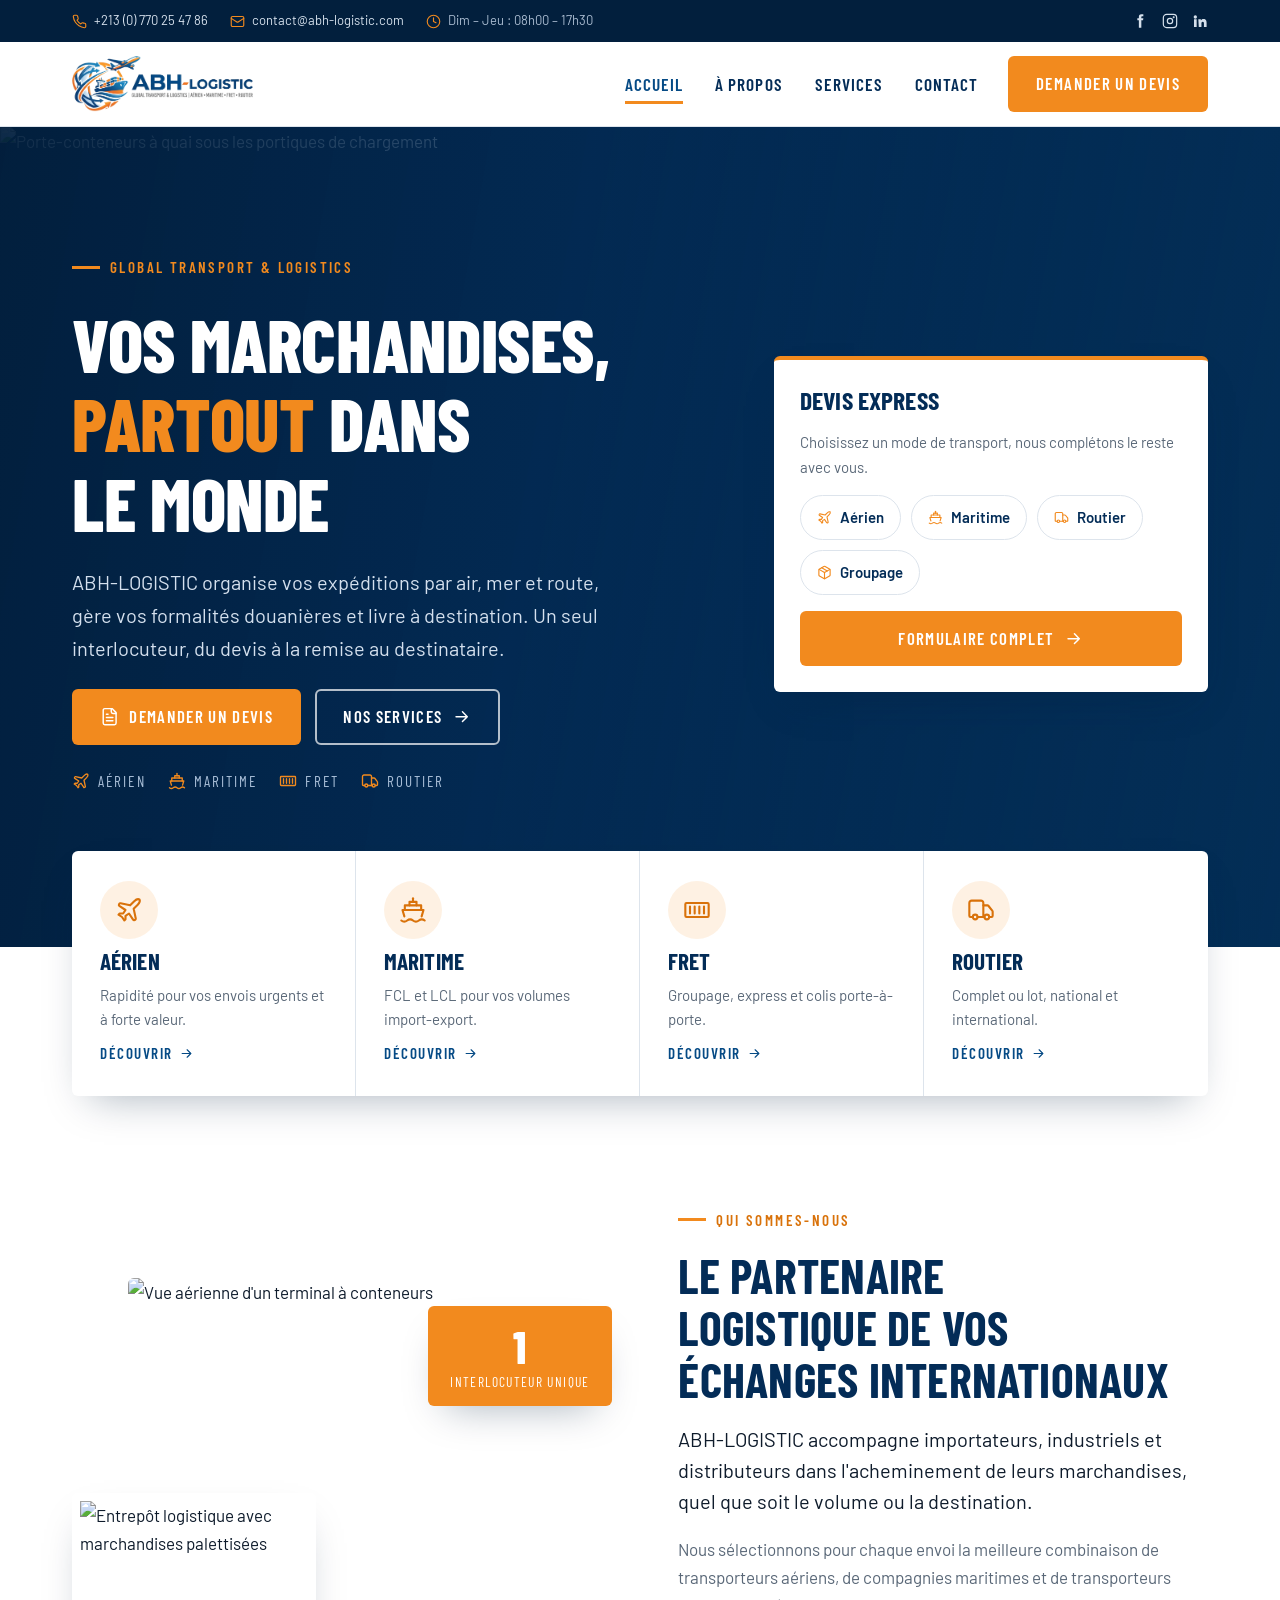
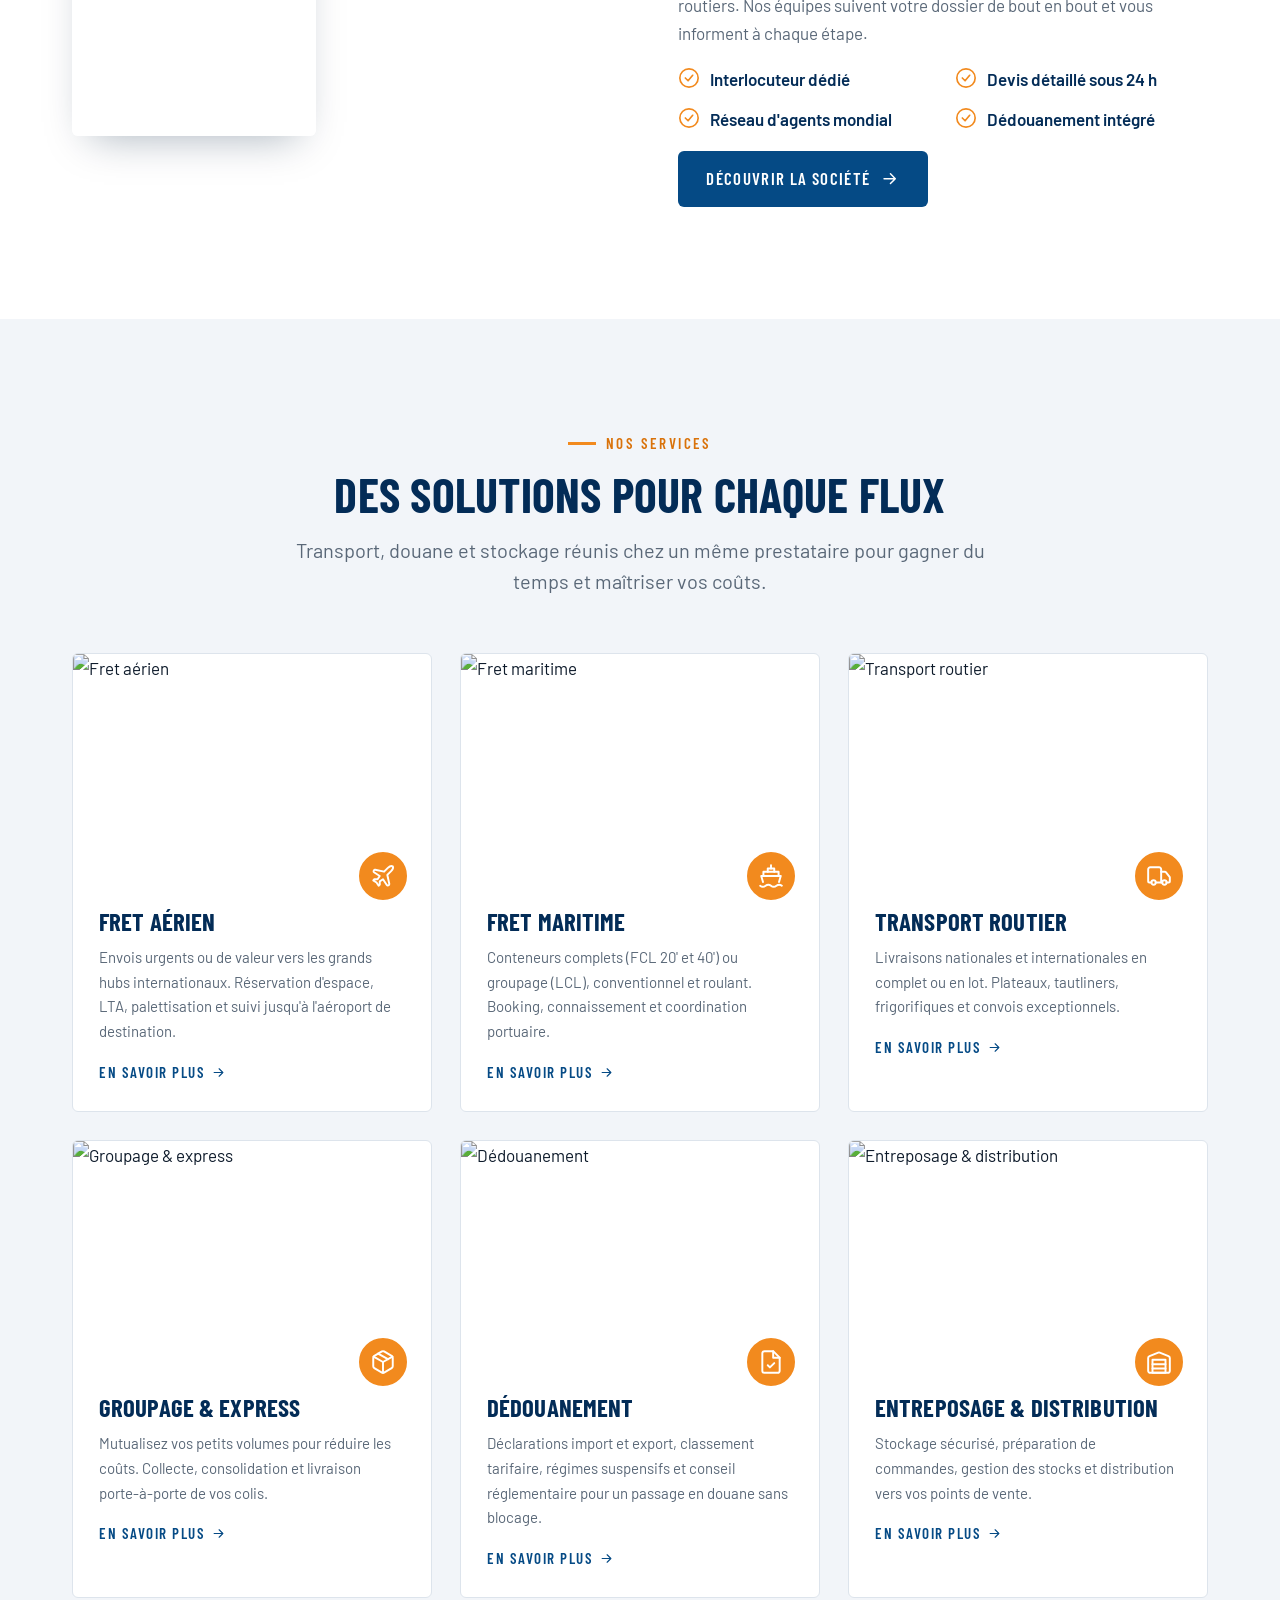
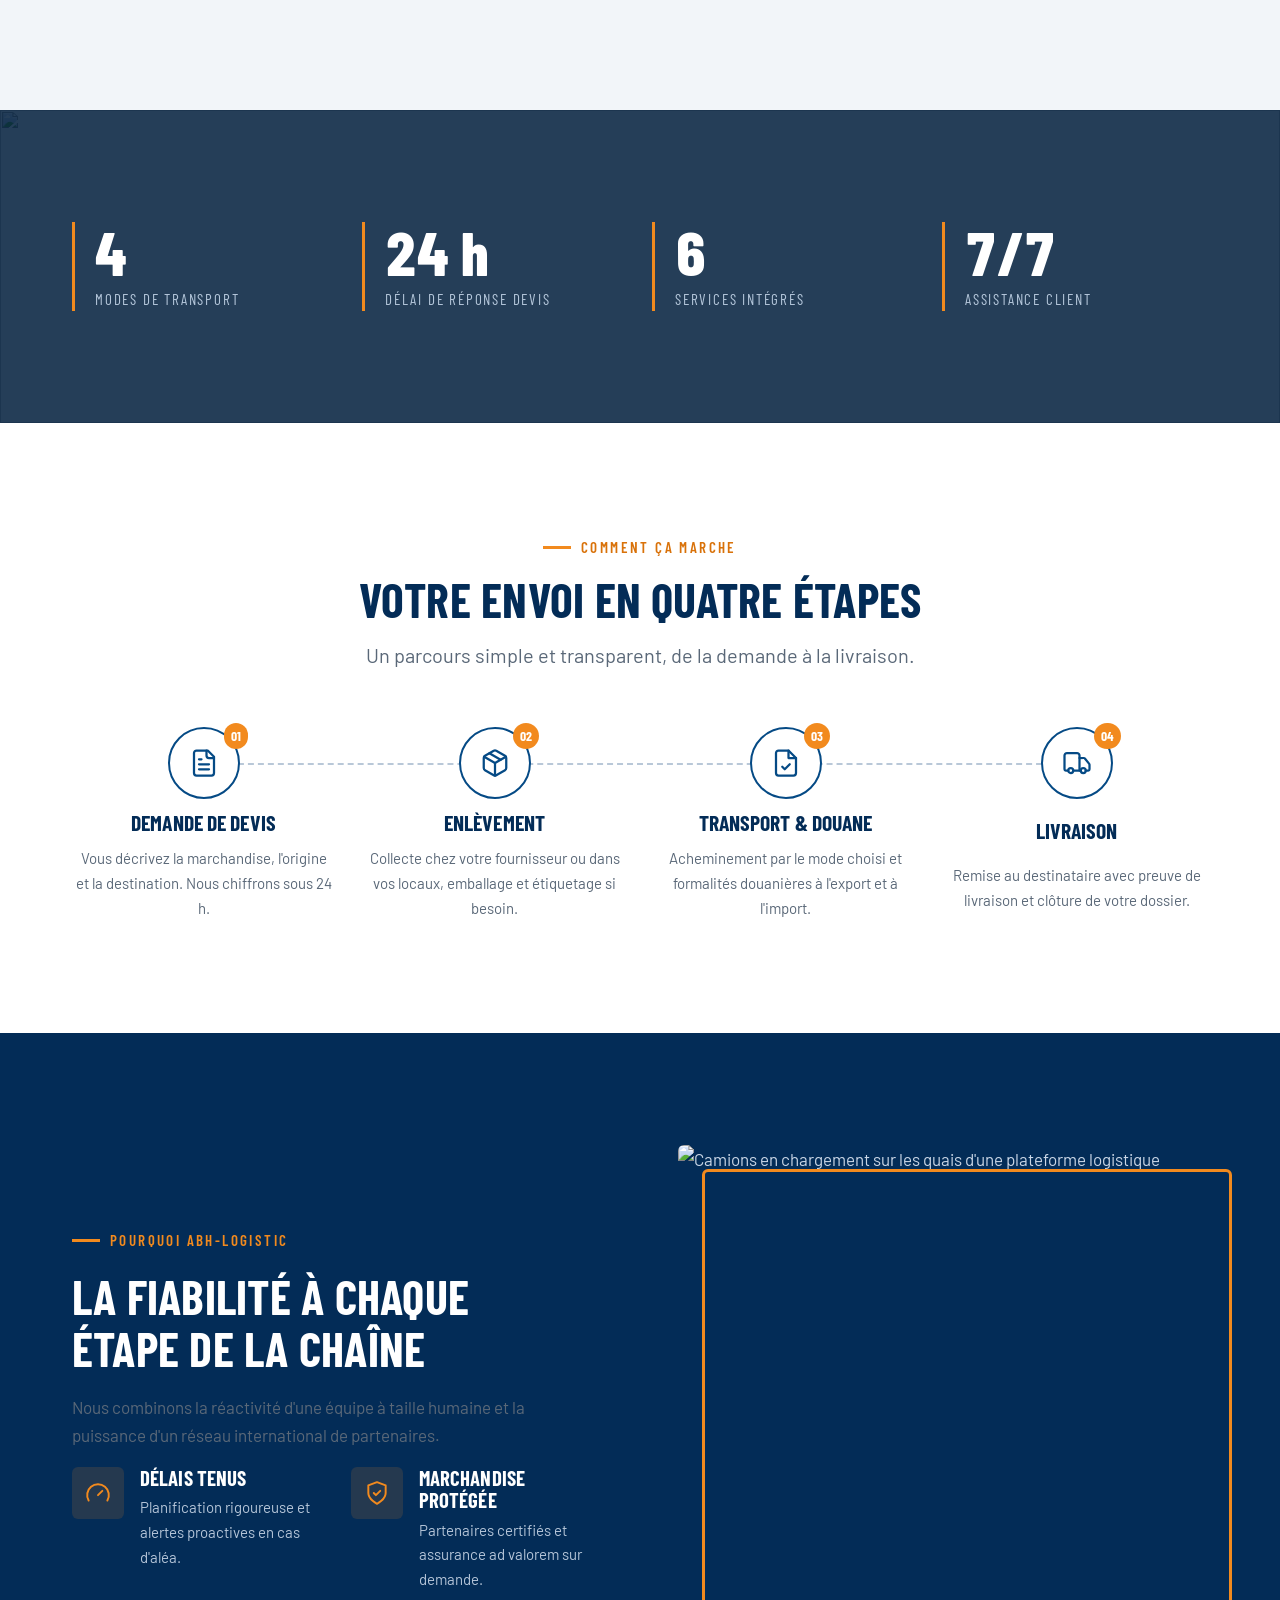
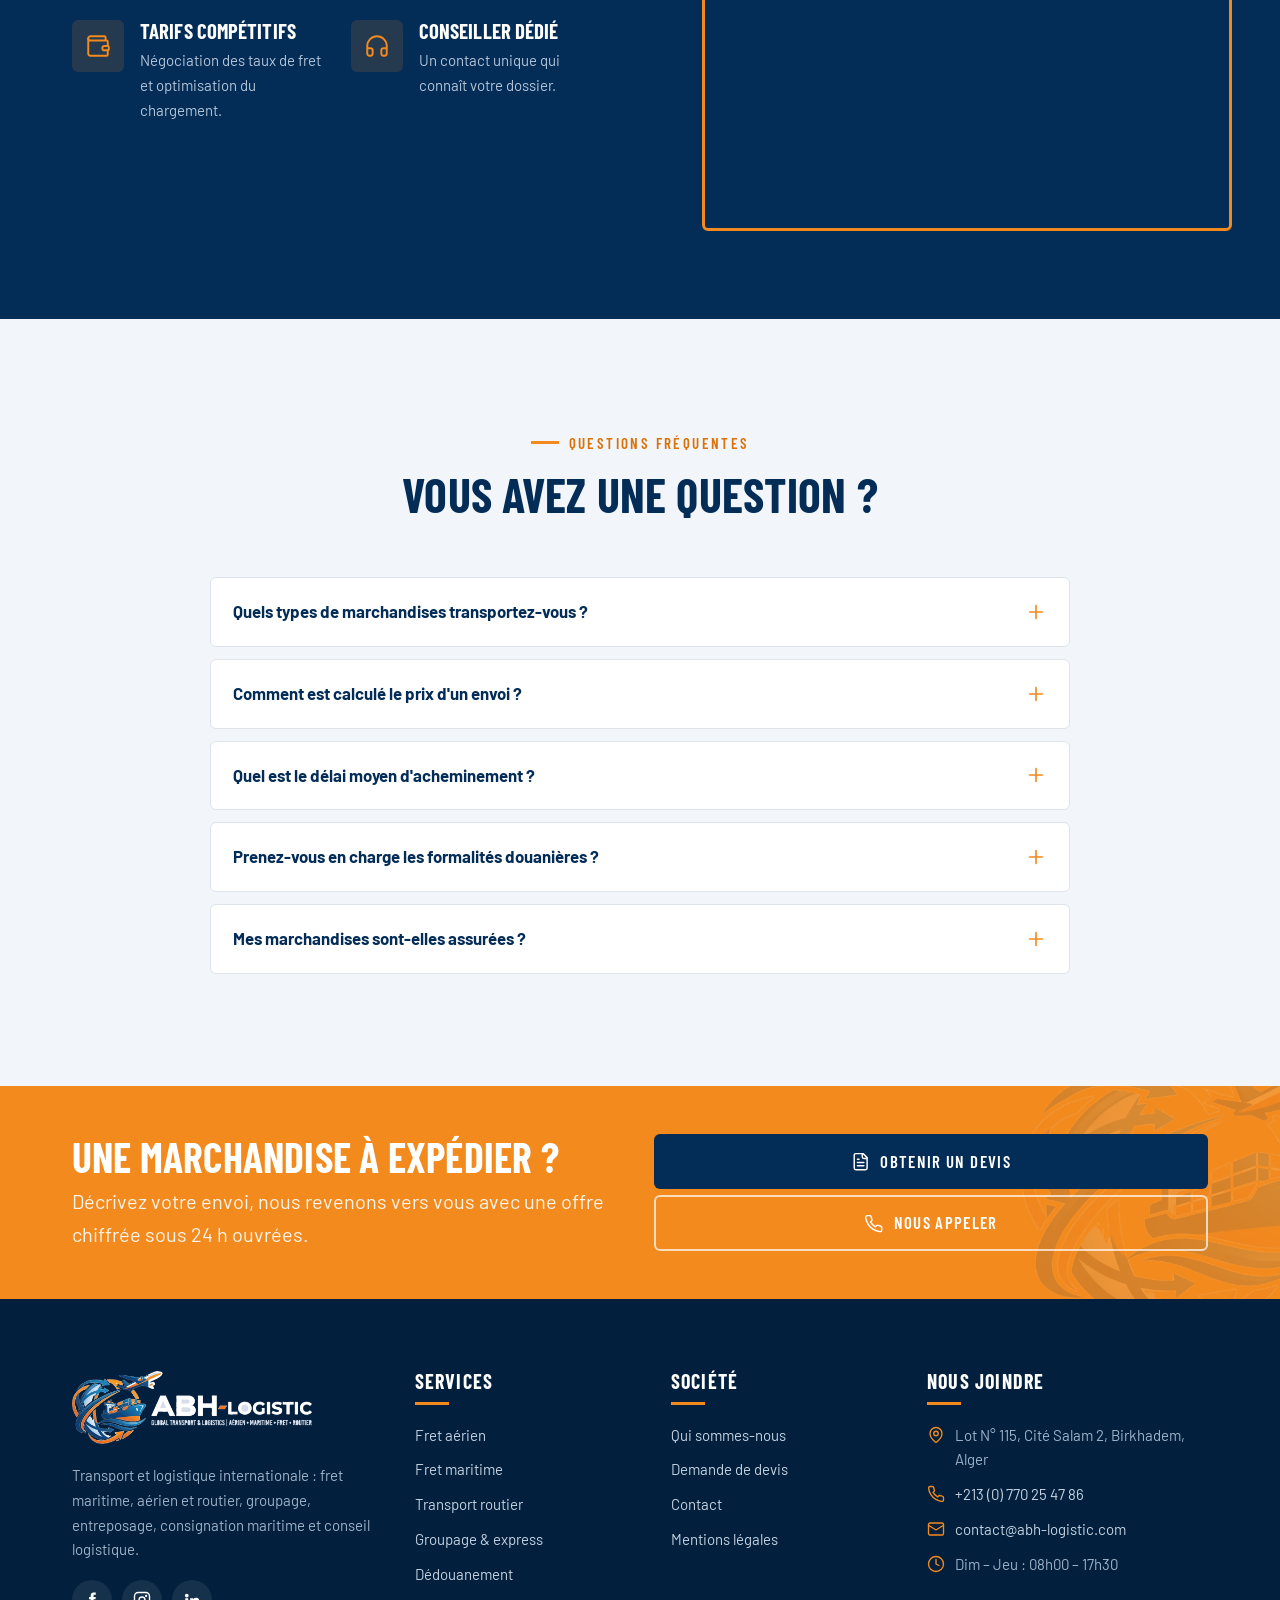
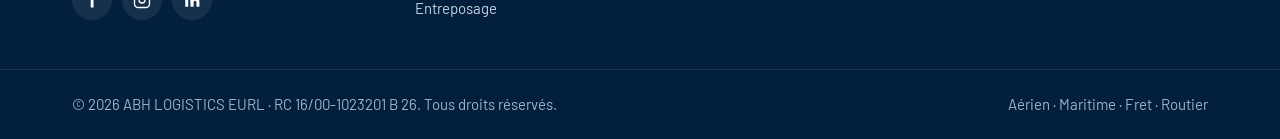
==== index.html @ 0a9f34b0 "Replace zip upload with extracted site files The repo held only abh-logistic-site.zip. Extract it so" ====
<!doctype html>
<html lang="fr">
<head>
<meta charset="utf-8">
<meta name="viewport" content="width=device-width, initial-scale=1, viewport-fit=cover">
<title>ABH-LOGISTIC | Transport international aérien, maritime et routier</title>
<meta name="description" content="ABH-LOGISTIC, transport et logistique à Alger : fret maritime, aérien et routier, groupage, entreposage, consignation maritime et conseil. Devis sous 24 h.">
<meta name="theme-color" content="#054a85">
<meta property="og:type" content="website">
<meta property="og:title" content="ABH-LOGISTIC | Transport international aérien, maritime et routier">
<meta property="og:description" content="ABH-LOGISTIC, transport et logistique à Alger : fret maritime, aérien et routier, groupage, entreposage, consignation maritime et conseil. Devis sous 24 h.">
<meta property="og:image" content="https://www.abh-logistic.com/assets/img/logo.png">
<meta property="og:url" content="https://www.abh-logistic.com/">
<link rel="canonical" href="https://www.abh-logistic.com/">
<script type="application/ld+json">{"@context": "https://schema.org", "@type": "LocalBusiness", "name": "ABH-LOGISTIC", "description": "Transport et logistique internationale : fret maritime, aérien et routier, groupage, entreposage, consignation maritime et conseil logistique.", "url": "https://www.abh-logistic.com", "logo": "https://www.abh-logistic.com/assets/img/logo.png", "image": "https://www.abh-logistic.com/assets/img/logo.png", "telephone": "+213770254786", "email": "contact@abh-logistic.com", "address": {"@type": "PostalAddress", "streetAddress": "Lot N° 115, Cité Salam 2", "addressLocality": "Birkhadem", "addressRegion": "Alger", "addressCountry": "DZ"}, "openingHoursSpecification": [{"@type": "OpeningHoursSpecification", "dayOfWeek": ["Sunday", "Monday", "Tuesday", "Wednesday", "Thursday"], "opens": "08:00", "closes": "17:30"}], "areaServed": "Worldwide", "makesOffer": [{"@type": "Offer", "itemOffered": {"@type": "Service", "name": "Fret maritime"}}, {"@type": "Offer", "itemOffered": {"@type": "Service", "name": "Fret aérien"}}, {"@type": "Offer", "itemOffered": {"@type": "Service", "name": "Transport routier"}}, {"@type": "Offer", "itemOffered": {"@type": "Service", "name": "Groupage et dégroupage"}}, {"@type": "Offer", "itemOffered": {"@type": "Service", "name": "Entreposage"}}, {"@type": "Offer", "itemOffered": {"@type": "Service", "name": "Consignation de navires et de cargaison"}}, {"@type": "Offer", "itemOffered": {"@type": "Service", "name": "Courtage maritime"}}, {"@type": "Offer", "itemOffered": {"@type": "Service", "name": "Manutention (chargement et déchargement)"}}, {"@type": "Offer", "itemOffered": {"@type": "Service", "name": "Conseil en transport maritime et logistique"}}], "legalName": "ABH LOGISTICS EURL", "foundingDate": "2026-09-15"}</script>
<script type="application/ld+json">{"@context": "https://schema.org", "@type": "FAQPage", "mainEntity": [{"@type": "Question", "name": "Quels types de marchandises transportez-vous ?", "acceptedAnswer": {"@type": "Answer", "text": "Marchandises générales, équipements industriels, pièces détachées, produits alimentaires sous température dirigée, matériaux de construction et marchandises dangereuses sous conditions (classes IMDG/IATA acceptées après étude du dossier)."}}, {"@type": "Question", "name": "Comment est calculé le prix d'un envoi ?", "acceptedAnswer": {"@type": "Answer", "text": "Le tarif dépend du mode de transport, du poids réel ou volumétrique (le plus élevé des deux), de l'origine et de la destination, de l'Incoterm et des prestations annexes comme le dédouanement ou l'assurance. Chaque devis est détaillé poste par poste."}}, {"@type": "Question", "name": "Quel est le délai moyen d'acheminement ?", "acceptedAnswer": {"@type": "Answer", "text": "À titre indicatif : 2 à 5 jours en aérien, 7 à 35 jours en maritime selon la ligne, 24 à 72 h en routier national. Le délai exact figure sur votre devis."}}, {"@type": "Question", "name": "Prenez-vous en charge les formalités douanières ?", "acceptedAnswer": {"@type": "Answer", "text": "Oui. Nous préparons avec vous les documents (facture commerciale, liste de colisage, certificat d'origine, licences) et coordonnons le dédouanement à l'import comme à l'export avec des commissionnaires en douane agréés."}}, {"@type": "Question", "name": "Mes marchandises sont-elles assurées ?", "acceptedAnswer": {"@type": "Answer", "text": "Nous proposons une assurance ad valorem couvrant la valeur déclarée de la marchandise, de l'enlèvement à la livraison. Elle s'ajoute sur simple demande dans votre devis."}}]}</script>
<link rel="icon" type="image/png" href="assets/img/favicon.png">
<link rel="apple-touch-icon" href="assets/img/favicon.png">
<link rel="preconnect" href="https://fonts.googleapis.com">
<link rel="preconnect" href="https://fonts.gstatic.com" crossorigin>
<link rel="stylesheet" href="https://fonts.googleapis.com/css2?family=Barlow+Condensed:wght@500;600;700;800&family=Barlow:wght@400;500;600;700&display=swap">
<link rel="stylesheet" href="css/style.css?v=20261014">
</head>
<body>
<a class="skip-link" href="#contenu">Aller au contenu</a>
<svg xmlns="http://www.w3.org/2000/svg" style="display:none" aria-hidden="true">
<symbol id="i-plane" viewBox="0 0 24 24"><path d="M17.8 19.2 16 11l3.5-3.5C21 6 21.5 4 21 3c-1-.5-3 0-4.5 1.5L13 8 4.8 6.2c-.5-.1-.9.1-1.1.5l-.3.5c-.2.5-.1 1 .3 1.3L9 12l-2 3H4l-1 1 3 2 2 3 1-1v-3l3-2 3.5 5.3c.3.4.8.5 1.3.3l.5-.2c.4-.3.6-.7.5-1.2z"/></symbol>
<symbol id="i-ship" viewBox="0 0 24 24"><path d="M2 21c.6.5 1.2 1 2.5 1 2.5 0 2.5-2 5-2 1.3 0 1.9.5 2.5 1 .6.5 1.2 1 2.5 1 2.5 0 2.5-2 5-2 1.3 0 1.9.5 2.5 1"/><path d="M19.4 17.5 21 12H3l1.6 5.5"/><path d="M5 12V8h14v4"/><path d="M9 8V5h6v3"/><path d="M12 5V2"/></symbol>
<symbol id="i-truck" viewBox="0 0 24 24"><path d="M14 18V6a2 2 0 0 0-2-2H4a2 2 0 0 0-2 2v11a1 1 0 0 0 1 1h2"/><path d="M15 18H9"/><path d="M19 18h2a1 1 0 0 0 1-1v-3.65a1 1 0 0 0-.22-.62l-3.48-4.35A1 1 0 0 0 17.52 8H14"/><circle cx="17" cy="18" r="2"/><circle cx="7" cy="18" r="2"/></symbol>
<symbol id="i-box" viewBox="0 0 24 24"><path d="M21 8a2 2 0 0 0-1-1.73l-7-4a2 2 0 0 0-2 0l-7 4A2 2 0 0 0 3 8v8a2 2 0 0 0 1 1.73l7 4a2 2 0 0 0 2 0l7-4A2 2 0 0 0 21 16Z"/><path d="m3.3 7 8.7 5 8.7-5"/><path d="M12 22V12"/><path d="m7.5 4.27 9 5.15"/></symbol>
<symbol id="i-customs" viewBox="0 0 24 24"><path d="M14 2H6a2 2 0 0 0-2 2v16a2 2 0 0 0 2 2h12a2 2 0 0 0 2-2V8z"/><path d="M14 2v6h6"/><path d="m9 15 2 2 4-4"/></symbol>
<symbol id="i-warehouse" viewBox="0 0 24 24"><path d="M22 8.35V20a2 2 0 0 1-2 2H4a2 2 0 0 1-2-2V8.35A2 2 0 0 1 3.26 6.5l8-3.2a2 2 0 0 1 1.48 0l8 3.2A2 2 0 0 1 22 8.35Z"/><path d="M6 18h12"/><path d="M6 14h12"/><path d="M6 10h12v12H6z"/></symbol>
<symbol id="i-container" viewBox="0 0 24 24"><rect x="2" y="6" width="20" height="12" rx="1"/><path d="M6 9v6M10 9v6M14 9v6M18 9v6"/></symbol>
<symbol id="i-phone" viewBox="0 0 24 24"><path d="M22 16.92v3a2 2 0 0 1-2.18 2 19.8 19.8 0 0 1-8.63-3.07 19.5 19.5 0 0 1-6-6A19.8 19.8 0 0 1 2.1 4.18 2 2 0 0 1 4.1 2h3a2 2 0 0 1 2 1.72c.13.96.36 1.9.7 2.81a2 2 0 0 1-.45 2.11L8.1 9.9a16 16 0 0 0 6 6l1.27-1.27a2 2 0 0 1 2.11-.45c.9.34 1.85.57 2.81.7A2 2 0 0 1 22 16.92z"/></symbol>
<symbol id="i-mail" viewBox="0 0 24 24"><rect x="2" y="4" width="20" height="16" rx="2"/><path d="m22 7-8.97 5.7a1.94 1.94 0 0 1-2.06 0L2 7"/></symbol>
<symbol id="i-pin" viewBox="0 0 24 24"><path d="M20 10c0 6-8 12-8 12s-8-6-8-12a8 8 0 0 1 16 0Z"/><circle cx="12" cy="10" r="3"/></symbol>
<symbol id="i-clock" viewBox="0 0 24 24"><circle cx="12" cy="12" r="10"/><path d="M12 6v6l4 2"/></symbol>
<symbol id="i-check" viewBox="0 0 24 24"><circle cx="12" cy="12" r="10"/><path d="m8 12 3 3 5-6"/></symbol>
<symbol id="i-arrow" viewBox="0 0 24 24"><path d="M5 12h14M13 6l6 6-6 6"/></symbol>
<symbol id="i-up" viewBox="0 0 24 24"><path d="m6 15 6-6 6 6"/></symbol>
<symbol id="i-plus" viewBox="0 0 24 24"><path d="M12 5v14M5 12h14"/></symbol>
<symbol id="i-menu" viewBox="0 0 24 24"><path d="M4 6h16M4 12h16M4 18h16"/></symbol>
<symbol id="i-search" viewBox="0 0 24 24"><circle cx="11" cy="11" r="8"/><path d="m21 21-4.3-4.3"/></symbol>
<symbol id="i-shield" viewBox="0 0 24 24"><path d="M12 22s8-4 8-10V5l-8-3-8 3v7c0 6 8 10 8 10z"/><path d="m9 12 2 2 4-4"/></symbol>
<symbol id="i-globe" viewBox="0 0 24 24"><circle cx="12" cy="12" r="10"/><path d="M2 12h20M12 2a15.3 15.3 0 0 1 4 10 15.3 15.3 0 0 1-4 10 15.3 15.3 0 0 1-4-10 15.3 15.3 0 0 1 4-10z"/></symbol>
<symbol id="i-headset" viewBox="0 0 24 24"><path d="M3 14h3a2 2 0 0 1 2 2v3a2 2 0 0 1-2 2H5a2 2 0 0 1-2-2v-7a9 9 0 0 1 18 0v7a2 2 0 0 1-2 2h-1a2 2 0 0 1-2-2v-3a2 2 0 0 1 2-2h3"/></symbol>
<symbol id="i-gauge" viewBox="0 0 24 24"><path d="m12 14 4-4"/><path d="M3.34 19a10 10 0 1 1 17.32 0"/></symbol>
<symbol id="i-wallet" viewBox="0 0 24 24"><path d="M19 7V4a1 1 0 0 0-1-1H5a2 2 0 0 0 0 4h15a1 1 0 0 1 1 1v4h-3a2 2 0 0 0 0 4h3a1 1 0 0 0 1-1v-2a1 1 0 0 0-1-1"/><path d="M3 5v14a2 2 0 0 0 2 2h15a1 1 0 0 0 1-1v-4"/></symbol>
<symbol id="i-route" viewBox="0 0 24 24"><circle cx="6" cy="19" r="3"/><path d="M9 19h8.5a3.5 3.5 0 0 0 0-7h-11a3.5 3.5 0 0 1 0-7H15"/><circle cx="18" cy="5" r="3"/></symbol>
<symbol id="i-doc" viewBox="0 0 24 24"><path d="M15 2H6a2 2 0 0 0-2 2v16a2 2 0 0 0 2 2h12a2 2 0 0 0 2-2V7Z"/><path d="M14 2v4a2 2 0 0 0 2 2h4M10 9H8M16 13H8M16 17H8"/></symbol>
<symbol id="i-target" viewBox="0 0 24 24"><circle cx="12" cy="12" r="10"/><circle cx="12" cy="12" r="6"/><circle cx="12" cy="12" r="2"/></symbol>
<symbol id="i-eye" viewBox="0 0 24 24"><path d="M2 12s3-7 10-7 10 7 10 7-3 7-10 7-10-7-10-7Z"/><circle cx="12" cy="12" r="3"/></symbol>
<symbol id="i-users" viewBox="0 0 24 24"><path d="M16 21v-2a4 4 0 0 0-4-4H6a4 4 0 0 0-4 4v2"/><circle cx="9" cy="7" r="4"/><path d="M22 21v-2a4 4 0 0 0-3-3.87M16 3.13a4 4 0 0 1 0 7.75"/></symbol>
<symbol id="i-leaf" viewBox="0 0 24 24"><path d="M11 20A7 7 0 0 1 9.8 6.1C15.5 5 17 4.48 19 2c1 2 2 4.18 2 8 0 5.5-4.78 10-10 10Z"/><path d="M2 21c0-3 1.85-5.36 5.08-6"/></symbol>
<symbol id="i-whatsapp" viewBox="0 0 24 24"><path class="icon--fill" fill="currentColor" stroke="none" d="M12.04 2C6.58 2 2.13 6.45 2.13 11.91c0 1.75.46 3.45 1.32 4.95L2.05 22l5.25-1.38c1.45.79 3.08 1.21 4.74 1.21 5.46 0 9.91-4.45 9.91-9.91C21.95 6.45 17.5 2 12.04 2zm5.8 14.03c-.25.69-1.44 1.32-1.98 1.37-.51.05-.99.24-3.32-.69-2.8-1.1-4.58-3.97-4.72-4.15-.14-.18-1.13-1.5-1.13-2.87 0-1.37.72-2.04.97-2.32.25-.28.55-.35.74-.35l.53.01c.17.01.4-.06.62.48.25.6.85 2.07.92 2.22.08.15.13.32.03.51-.1.2-.15.32-.29.49-.15.17-.31.39-.44.52-.15.15-.3.31-.13.6.17.29.76 1.25 1.63 2.03 1.12 1 2.07 1.31 2.36 1.46.29.15.46.12.63-.07.17-.2.73-.85.92-1.14.2-.29.39-.24.65-.15.27.1 1.7.8 1.99.95.29.15.49.22.56.34.07.13.07.72-.18 1.41z"/></symbol>
<symbol id="i-facebook" viewBox="0 0 24 24"><path class="icon--fill" fill="currentColor" stroke="none" d="M14 8V6.5c0-.7.2-1.5 1.5-1.5H17V2h-2.8C11 2 10.3 4 10.3 6v2H8v3h2.3v11H14V11h2.6l.4-3z"/></symbol>
<symbol id="i-instagram" viewBox="0 0 24 24"><rect x="2" y="2" width="20" height="20" rx="5"/><circle cx="12" cy="12" r="4"/><circle cx="17.5" cy="6.5" r=".6"/></symbol>
<symbol id="i-linkedin" viewBox="0 0 24 24"><path class="icon--fill" fill="currentColor" stroke="none" d="M4.98 3.5a2.5 2.5 0 1 1 0 5 2.5 2.5 0 0 1 0-5zM3 9.5h4V21H3zM9.5 9.5h3.8v1.6h.06c.53-1 1.83-2.06 3.77-2.06 4.03 0 4.77 2.65 4.77 6.1V21h-4v-5.2c0-1.24-.02-2.84-1.73-2.84-1.73 0-2 1.35-2 2.75V21h-4z"/></symbol>
</svg>
<div class="topbar">
  <div class="container">
    <div class="topbar__info">
      
      <a href="tel:+213770254786"><svg class="icon " aria-hidden="true"><use href="#i-phone"/></svg>+213 (0) 770 25 47 86</a>
      <a href="mailto:contact@abh-logistic.com"><svg class="icon " aria-hidden="true"><use href="#i-mail"/></svg>contact@abh-logistic.com</a>
      <span class="hide-md"><svg class="icon " aria-hidden="true"><use href="#i-clock"/></svg>Dim – Jeu : 08h00 – 17h30</span>
    </div>
    <div class="topbar__social">
      <a href="#" aria-label="Facebook"><svg class="icon " aria-hidden="true"><use href="#i-facebook"/></svg></a>
      <a href="#" aria-label="Instagram"><svg class="icon " aria-hidden="true"><use href="#i-instagram"/></svg></a>
      <a href="#" aria-label="LinkedIn"><svg class="icon " aria-hidden="true"><use href="#i-linkedin"/></svg></a>
    </div>
  </div>
</div>
<header class="header">
  <div class="container">
    <a class="brand" href="index.html" aria-label="ABH-LOGISTIC, retour à l'accueil">
      <img src="assets/img/logo.png" alt="ABH-LOGISTIC — Global transport &amp; logistics" width="900" height="278">
    </a>
    <button class="nav-toggle" type="button" aria-expanded="false" aria-controls="nav" aria-label="Ouvrir le menu"><svg class="icon " aria-hidden="true"><use href="#i-menu"/></svg></button>
    <nav class="nav" id="nav" aria-label="Navigation principale">
      <a class="nav__link" href="index.html" aria-current="page">Accueil</a><a class="nav__link" href="a-propos.html">À propos</a><a class="nav__link" href="services.html">Services</a><a class="nav__link" href="contact.html">Contact</a>
      <a class="btn btn--primary nav__cta" href="devis.html">Demander un devis</a>
    </nav>
  </div>
</header>
<main id="contenu">
<section class="hero">
  <div class="hero__media"><img src="https://images.unsplash.com/photo-1578575437130-527eed3abbec?auto=format&fit=crop&w=2000&q=75" alt="Porte-conteneurs à quai sous les portiques de chargement" fetchpriority="high"></div>
  <div class="container">
    <div class="hero__content">
      <span class="eyebrow">Global transport &amp; logistics</span>
      <h1>Vos marchandises, <em>partout</em> dans le monde</h1>
      <p class="hero__lead">ABH-LOGISTIC organise vos expéditions par air, mer et route, gère vos formalités douanières et livre à destination. Un seul interlocuteur, du devis à la remise au destinataire.</p>
      <div class="hero__actions">
        <a class="btn btn--primary" href="devis.html"><svg class="icon " aria-hidden="true"><use href="#i-doc"/></svg>Demander un devis</a>
        <a class="btn btn--ghost" href="services.html">Nos services <svg class="icon " aria-hidden="true"><use href="#i-arrow"/></svg></a>
      </div>
      <div class="hero__modes">
        <span><svg class="icon " aria-hidden="true"><use href="#i-plane"/></svg>Aérien</span><span><svg class="icon " aria-hidden="true"><use href="#i-ship"/></svg>Maritime</span><span><svg class="icon " aria-hidden="true"><use href="#i-container"/></svg>Fret</span><span><svg class="icon " aria-hidden="true"><use href="#i-truck"/></svg>Routier</span>
      </div>
    </div>
    <div class="quick">
      <div class="quick__panel">
        <h2>Devis express</h2>
        <p>Choisissez un mode de transport, nous complétons le reste avec vous.</p>
        <div class="choice-row">
          <a class="tag" href="devis.html?mode=aerien"><svg class="icon " aria-hidden="true"><use href="#i-plane"/></svg>Aérien</a>
          <a class="tag" href="devis.html?mode=maritime"><svg class="icon " aria-hidden="true"><use href="#i-ship"/></svg>Maritime</a>
          <a class="tag" href="devis.html?mode=routier"><svg class="icon " aria-hidden="true"><use href="#i-truck"/></svg>Routier</a>
          <a class="tag" href="devis.html?mode=groupage"><svg class="icon " aria-hidden="true"><use href="#i-box"/></svg>Groupage</a>
        </div>
        <a class="btn btn--primary btn--block" href="devis.html">Formulaire complet <svg class="icon " aria-hidden="true"><use href="#i-arrow"/></svg></a>
      </div>
    </div>
  </div>
</section>

<section class="modes" aria-label="Modes de transport">
  <div class="container">
    <div class="modes__grid">
      <a class="mode" href="services.html#aerien"><span class="mode__icon"><svg class="icon " aria-hidden="true"><use href="#i-plane"/></svg></span><h3>Aérien</h3><p>Rapidité pour vos envois urgents et à forte valeur.</p><span class="mode__more">Découvrir <svg class="icon " aria-hidden="true"><use href="#i-arrow"/></svg></span></a>
      <a class="mode" href="services.html#maritime"><span class="mode__icon"><svg class="icon " aria-hidden="true"><use href="#i-ship"/></svg></span><h3>Maritime</h3><p>FCL et LCL pour vos volumes import-export.</p><span class="mode__more">Découvrir <svg class="icon " aria-hidden="true"><use href="#i-arrow"/></svg></span></a>
      <a class="mode" href="services.html#groupage"><span class="mode__icon"><svg class="icon " aria-hidden="true"><use href="#i-container"/></svg></span><h3>Fret</h3><p>Groupage, express et colis porte-à-porte.</p><span class="mode__more">Découvrir <svg class="icon " aria-hidden="true"><use href="#i-arrow"/></svg></span></a>
      <a class="mode" href="services.html#routier"><span class="mode__icon"><svg class="icon " aria-hidden="true"><use href="#i-truck"/></svg></span><h3>Routier</h3><p>Complet ou lot, national et international.</p><span class="mode__more">Découvrir <svg class="icon " aria-hidden="true"><use href="#i-arrow"/></svg></span></a>
    </div>
  </div>
</section>

<section class="section">
  <div class="container split">
    <div class="about-media reveal">
      <img class="about-media__main" src="https://images.unsplash.com/photo-1494412574643-ff11b0a5c1c3?auto=format&fit=crop&w=1100&q=75" alt="Vue aérienne d'un terminal à conteneurs" loading="lazy">
      <img class="about-media__inset" src="https://images.unsplash.com/photo-1586528116311-ad8dd3c8310d?auto=format&fit=crop&w=600&q=75&h=600" alt="Entrepôt logistique avec marchandises palettisées" loading="lazy">
      <div class="about-badge"><strong>1</strong><span>Interlocuteur unique</span></div>
    </div>
    <div class="prose reveal">
      <span class="eyebrow">Qui sommes-nous</span>
      <h2>Le partenaire logistique de vos échanges internationaux</h2>
      <p class="lead">ABH-LOGISTIC accompagne importateurs, industriels et distributeurs dans l'acheminement de leurs marchandises, quel que soit le volume ou la destination.</p>
      <p>Nous sélectionnons pour chaque envoi la meilleure combinaison de transporteurs aériens, de compagnies maritimes et de transporteurs routiers. Nos équipes suivent votre dossier de bout en bout et vous informent à chaque étape.</p>
      <ul class="checklist">
        <li><svg class="icon " aria-hidden="true"><use href="#i-check"/></svg>Interlocuteur dédié</li>
        <li><svg class="icon " aria-hidden="true"><use href="#i-check"/></svg>Devis détaillé sous 24 h</li>
        <li><svg class="icon " aria-hidden="true"><use href="#i-check"/></svg>Réseau d'agents mondial</li>
        <li><svg class="icon " aria-hidden="true"><use href="#i-check"/></svg>Dédouanement intégré</li>
      </ul>
      <div><a class="btn btn--navy" href="a-propos.html">Découvrir la société <svg class="icon " aria-hidden="true"><use href="#i-arrow"/></svg></a></div>
    </div>
  </div>
</section>

<section class="section section--mist">
  <div class="container">
    <div class="section-head section-head--center">
      <span class="eyebrow">Nos services</span>
      <h2>Des solutions pour chaque flux</h2>
      <p>Transport, douane et stockage réunis chez un même prestataire pour gagner du temps et maîtriser vos coûts.</p>
    </div>
    <div class="cards">
<article class="card reveal">
  <div class="card__media"><div class="card__media-clip"><img src="https://images.unsplash.com/photo-1542296332-2e4473faf563?auto=format&fit=crop&w=800&q=75&h=500" alt="Fret aérien" loading="lazy" width="800" height="500"></div><span class="card__icon"><svg class="icon " aria-hidden="true"><use href="#i-plane"/></svg></span></div>
  <div class="card__body">
    <h3>Fret aérien</h3>
    <p>Envois urgents ou de valeur vers les grands hubs internationaux. Réservation d'espace, LTA, palettisation et suivi jusqu'à l'aéroport de destination.</p>
    <a class="card__link" href="services.html#aerien">En savoir plus <svg class="icon " aria-hidden="true"><use href="#i-arrow"/></svg></a>
  </div>
</article>
<article class="card reveal">
  <div class="card__media"><div class="card__media-clip"><img src="https://images.unsplash.com/photo-1605745341112-85968b19335b?auto=format&fit=crop&w=800&q=75&h=500" alt="Fret maritime" loading="lazy" width="800" height="500"></div><span class="card__icon"><svg class="icon " aria-hidden="true"><use href="#i-ship"/></svg></span></div>
  <div class="card__body">
    <h3>Fret maritime</h3>
    <p>Conteneurs complets (FCL 20' et 40') ou groupage (LCL), conventionnel et roulant. Booking, connaissement et coordination portuaire.</p>
    <a class="card__link" href="services.html#maritime">En savoir plus <svg class="icon " aria-hidden="true"><use href="#i-arrow"/></svg></a>
  </div>
</article>
<article class="card reveal">
  <div class="card__media"><div class="card__media-clip"><img src="https://images.unsplash.com/photo-1519003722824-194d4455a60c?auto=format&fit=crop&w=800&q=75&h=500" alt="Transport routier" loading="lazy" width="800" height="500"></div><span class="card__icon"><svg class="icon " aria-hidden="true"><use href="#i-truck"/></svg></span></div>
  <div class="card__body">
    <h3>Transport routier</h3>
    <p>Livraisons nationales et internationales en complet ou en lot. Plateaux, tautliners, frigorifiques et convois exceptionnels.</p>
    <a class="card__link" href="services.html#routier">En savoir plus <svg class="icon " aria-hidden="true"><use href="#i-arrow"/></svg></a>
  </div>
</article>
<article class="card reveal">
  <div class="card__media"><div class="card__media-clip"><img src="https://images.unsplash.com/photo-1566576721346-d4a3b4eaeb55?auto=format&fit=crop&w=800&q=75&h=500" alt="Groupage & express" loading="lazy" width="800" height="500"></div><span class="card__icon"><svg class="icon " aria-hidden="true"><use href="#i-box"/></svg></span></div>
  <div class="card__body">
    <h3>Groupage & express</h3>
    <p>Mutualisez vos petits volumes pour réduire les coûts. Collecte, consolidation et livraison porte-à-porte de vos colis.</p>
    <a class="card__link" href="services.html#groupage">En savoir plus <svg class="icon " aria-hidden="true"><use href="#i-arrow"/></svg></a>
  </div>
</article>
<article class="card reveal">
  <div class="card__media"><div class="card__media-clip"><img src="https://images.unsplash.com/photo-1494412574643-ff11b0a5c1c3?auto=format&fit=crop&w=800&q=75&h=500" alt="Dédouanement" loading="lazy" width="800" height="500"></div><span class="card__icon"><svg class="icon " aria-hidden="true"><use href="#i-customs"/></svg></span></div>
  <div class="card__body">
    <h3>Dédouanement</h3>
    <p>Déclarations import et export, classement tarifaire, régimes suspensifs et conseil réglementaire pour un passage en douane sans blocage.</p>
    <a class="card__link" href="services.html#douane">En savoir plus <svg class="icon " aria-hidden="true"><use href="#i-arrow"/></svg></a>
  </div>
</article>
<article class="card reveal">
  <div class="card__media"><div class="card__media-clip"><img src="https://images.unsplash.com/photo-1553413077-190dd305871c?auto=format&fit=crop&w=800&q=75&h=500" alt="Entreposage & distribution" loading="lazy" width="800" height="500"></div><span class="card__icon"><svg class="icon " aria-hidden="true"><use href="#i-warehouse"/></svg></span></div>
  <div class="card__body">
    <h3>Entreposage & distribution</h3>
    <p>Stockage sécurisé, préparation de commandes, gestion des stocks et distribution vers vos points de vente.</p>
    <a class="card__link" href="services.html#entreposage">En savoir plus <svg class="icon " aria-hidden="true"><use href="#i-arrow"/></svg></a>
  </div>
</article>
    </div>
  </div>
</section>

<section class="stats section">
  <div class="stats__bg"><img src="https://images.unsplash.com/photo-1590496793929-36417d3117de?auto=format&fit=crop&w=1800&q=75" alt="" loading="lazy"></div>
  <div class="container stats__grid">
    <div class="stat reveal"><span class="stat__num" data-count="4">4</span><span class="stat__label">Modes de transport</span></div>
    <div class="stat reveal"><span class="stat__num" data-count="24" data-suffix=" h">24 h</span><span class="stat__label">Délai de réponse devis</span></div>
    <div class="stat reveal"><span class="stat__num" data-count="6">6</span><span class="stat__label">Services intégrés</span></div>
    <div class="stat reveal"><span class="stat__num" data-count="7" data-suffix="/7">7/7</span><span class="stat__label">Assistance client</span></div>
  </div>
</section>

<section class="section">
  <div class="container">
    <div class="section-head section-head--center">
      <span class="eyebrow">Comment ça marche</span>
      <h2>Votre envoi en quatre étapes</h2>
      <p>Un parcours simple et transparent, de la demande à la livraison.</p>
    </div>
    <div class="steps">
      <div class="step reveal"><span class="step__num"><svg class="icon " aria-hidden="true"><use href="#i-doc"/></svg></span><h3>Demande de devis</h3><p>Vous décrivez la marchandise, l'origine et la destination. Nous chiffrons sous 24 h.</p></div>
      <div class="step reveal"><span class="step__num"><svg class="icon " aria-hidden="true"><use href="#i-box"/></svg></span><h3>Enlèvement</h3><p>Collecte chez votre fournisseur ou dans vos locaux, emballage et étiquetage si besoin.</p></div>
      <div class="step reveal"><span class="step__num"><svg class="icon " aria-hidden="true"><use href="#i-customs"/></svg></span><h3>Transport &amp; douane</h3><p>Acheminement par le mode choisi et formalités douanières à l'export et à l'import.</p></div>
      <div class="step reveal"><span class="step__num"><svg class="icon " aria-hidden="true"><use href="#i-truck"/></svg></span><h3>Livraison</h3><p>Remise au destinataire avec preuve de livraison et clôture de votre dossier.</p></div>
    </div>
  </div>
</section>

<section class="section section--navy">
  <div class="container split">
    <div class="prose reveal">
      <span class="eyebrow">Pourquoi ABH-LOGISTIC</span>
      <h2>La fiabilité à chaque étape de la chaîne</h2>
      <p>Nous combinons la réactivité d'une équipe à taille humaine et la puissance d'un réseau international de partenaires.</p>
      <div class="features">
        <div class="feature"><span class="feature__icon"><svg class="icon " aria-hidden="true"><use href="#i-gauge"/></svg></span><div><h3>Délais tenus</h3><p>Planification rigoureuse et alertes proactives en cas d'aléa.</p></div></div>
        <div class="feature"><span class="feature__icon"><svg class="icon " aria-hidden="true"><use href="#i-shield"/></svg></span><div><h3>Marchandise protégée</h3><p>Partenaires certifiés et assurance ad valorem sur demande.</p></div></div>
        <div class="feature"><span class="feature__icon"><svg class="icon " aria-hidden="true"><use href="#i-wallet"/></svg></span><div><h3>Tarifs compétitifs</h3><p>Négociation des taux de fret et optimisation du chargement.</p></div></div>
        <div class="feature"><span class="feature__icon"><svg class="icon " aria-hidden="true"><use href="#i-headset"/></svg></span><div><h3>Conseiller dédié</h3><p>Un contact unique qui connaît votre dossier.</p></div></div>
      </div>
    </div>
    <div class="media-frame reveal">
      <img src="https://images.unsplash.com/photo-1559297434-fae8a1916a79?auto=format&fit=crop&w=900&q=75&h=1100" alt="Camions en chargement sur les quais d'une plateforme logistique" loading="lazy">
    </div>
  </div>
</section>

<section class="section section--mist">
  <div class="container">
    <div class="section-head section-head--center">
      <span class="eyebrow">Questions fréquentes</span>
      <h2>Vous avez une question ?</h2>
    </div>
    <div class="faq">
<details><summary>Quels types de marchandises transportez-vous ?<svg class="icon " aria-hidden="true"><use href="#i-plus"/></svg></summary><div><p>Marchandises générales, équipements industriels, pièces détachées, produits alimentaires sous température dirigée, matériaux de construction et marchandises dangereuses sous conditions (classes IMDG/IATA acceptées après étude du dossier).</p></div></details>
<details><summary>Comment est calculé le prix d'un envoi ?<svg class="icon " aria-hidden="true"><use href="#i-plus"/></svg></summary><div><p>Le tarif dépend du mode de transport, du poids réel ou volumétrique (le plus élevé des deux), de l'origine et de la destination, de l'Incoterm et des prestations annexes comme le dédouanement ou l'assurance. Chaque devis est détaillé poste par poste.</p></div></details>
<details><summary>Quel est le délai moyen d'acheminement ?<svg class="icon " aria-hidden="true"><use href="#i-plus"/></svg></summary><div><p>À titre indicatif : 2 à 5 jours en aérien, 7 à 35 jours en maritime selon la ligne, 24 à 72 h en routier national. Le délai exact figure sur votre devis.</p></div></details>
<details><summary>Prenez-vous en charge les formalités douanières ?<svg class="icon " aria-hidden="true"><use href="#i-plus"/></svg></summary><div><p>Oui. Nous préparons avec vous les documents (facture commerciale, liste de colisage, certificat d'origine, licences) et coordonnons le dédouanement à l'import comme à l'export avec des commissionnaires en douane agréés.</p></div></details>
<details><summary>Mes marchandises sont-elles assurées ?<svg class="icon " aria-hidden="true"><use href="#i-plus"/></svg></summary><div><p>Nous proposons une assurance ad valorem couvrant la valeur déclarée de la marchandise, de l'enlèvement à la livraison. Elle s'ajoute sur simple demande dans votre devis.</p></div></details>
    </div>
  </div>
</section>
</main>
<section class="cta">
  <div class="container">
    <div>
      <h2>Une marchandise à expédier ?</h2>
      <p>Décrivez votre envoi, nous revenons vers vous avec une offre chiffrée sous 24 h ouvrées.</p>
    </div>
    <div class="cta__actions">
      <a class="btn btn--navy" href="devis.html"><svg class="icon " aria-hidden="true"><use href="#i-doc"/></svg>Obtenir un devis</a>
      <a class="btn btn--ghost" href="tel:+213770254786"><svg class="icon " aria-hidden="true"><use href="#i-phone"/></svg>Nous appeler</a>
    </div>
  </div>
</section>
<footer class="footer">
  <div class="container footer__top">
    <div class="footer__brand">
      <img src="assets/img/logo-white.png" alt="ABH-LOGISTIC" width="900" height="278" loading="lazy">
      <p>Transport et logistique internationale : fret maritime, aérien et routier, groupage, entreposage, consignation maritime et conseil logistique.</p>
      <div class="socials">
        <a href="#" aria-label="Facebook"><svg class="icon " aria-hidden="true"><use href="#i-facebook"/></svg></a>
        <a href="#" aria-label="Instagram"><svg class="icon " aria-hidden="true"><use href="#i-instagram"/></svg></a>
        <a href="#" aria-label="LinkedIn"><svg class="icon " aria-hidden="true"><use href="#i-linkedin"/></svg></a>
        <a href="#" data-whatsapp aria-label="WhatsApp"><svg class="icon " aria-hidden="true"><use href="#i-whatsapp"/></svg></a>
      </div>
    </div>
    <div>
      <h3>Services</h3>
      <ul>
        <li><a href="services.html#aerien">Fret aérien</a></li>
        <li><a href="services.html#maritime">Fret maritime</a></li>
        <li><a href="services.html#routier">Transport routier</a></li>
        <li><a href="services.html#groupage">Groupage &amp; express</a></li>
        <li><a href="services.html#douane">Dédouanement</a></li>
        <li><a href="services.html#entreposage">Entreposage</a></li>
      </ul>
    </div>
    <div>
      <h3>Société</h3>
      <ul>
        <li><a href="a-propos.html">Qui sommes-nous</a></li>
        <li><a href="devis.html">Demande de devis</a></li>
        <li><a href="contact.html">Contact</a></li>
        <li><a href="mentions-legales.html">Mentions légales</a></li>
      </ul>
    </div>
    <div>
      <h3>Nous joindre</h3>
      <ul class="footer__contact">
        <li><svg class="icon " aria-hidden="true"><use href="#i-pin"/></svg><span>Lot N° 115, Cité Salam 2, Birkhadem, Alger</span></li>
        
        <li><svg class="icon " aria-hidden="true"><use href="#i-phone"/></svg><a href="tel:+213770254786">+213 (0) 770 25 47 86</a></li>
        <li><svg class="icon " aria-hidden="true"><use href="#i-mail"/></svg><a href="mailto:contact@abh-logistic.com">contact@abh-logistic.com</a></li>
        <li><svg class="icon " aria-hidden="true"><use href="#i-clock"/></svg><span>Dim – Jeu : 08h00 – 17h30</span></li>
      </ul>
    </div>
  </div>
  <div class="footer__bottom">
    <div class="container">
      <span>© <span data-year>2026</span> ABH LOGISTICS EURL · RC 16/00-1023201 B 26. Tous droits réservés.</span>
      <span>Aérien · Maritime · Fret · Routier</span>
    </div>
  </div>
</footer>
<a class="whatsapp" href="#" data-whatsapp aria-label="Écrire sur WhatsApp"><svg class="icon " aria-hidden="true"><use href="#i-whatsapp"/></svg></a>
<button class="to-top" type="button" aria-label="Revenir en haut"><svg class="icon " aria-hidden="true"><use href="#i-up"/></svg></button>
<script src="js/main.js?v=20261014"></script>
</body>
</html>
---- css/style.css ----
/* ==========================================================================
   ABH-LOGISTIC — Feuille de style principale
   Concept : bandes pleine largeur alternant photo portuaire, blanc et marine,
   rythmées par l'orange du tiret du logo. Titres condensés façon marquage
   de conteneur, texte courant en Barlow.
   ========================================================================== */

:root {
  /* Couleurs de la charte */
  --navy-900: #021f3d;
  --navy-800: #032c57;
  --navy: #054a85;          /* bleu du logotype */
  --blue: #1a6fb8;
  --orange: #f28a1e;        /* tiret du logo */
  --orange-600: #d9720a;
  --ink: #0e1b2b;           /* texte principal, gris bleuté */
  --muted: #5a6878;
  --line: #dde4ec;
  --mist: #f2f5f9;          /* fond des sections claires */
  --white: #ffffff;

  /* Typographie */
  --font-display: "Barlow Condensed", "Arial Narrow", "Roboto Condensed", sans-serif;
  --font-body: "Barlow", "Segoe UI", system-ui, -apple-system, sans-serif;

  --fs-xs: .8125rem;
  --fs-sm: .9375rem;
  --fs-base: 1.0625rem;
  --fs-lg: 1.25rem;
  --fs-xl: 1.75rem;
  --fs-2xl: clamp(2rem, 1.4rem + 2.4vw, 3rem);
  --fs-3xl: clamp(2.5rem, 1.6rem + 4vw, 4.6rem);

  --radius: 6px;
  --shadow: 0 18px 40px -18px rgba(2, 31, 61, .35);
  --container: 1200px;
  --gutter: clamp(16px, 4vw, 32px);
  --header-h: 84px;
}

*, *::before, *::after { box-sizing: border-box; }
html { scroll-behavior: smooth; -webkit-text-size-adjust: 100%; color-scheme: light; }
@media (prefers-reduced-motion: reduce) {
  html { scroll-behavior: auto; }
  *, *::before, *::after { animation: none !important; transition: none !important; }
}
body {
  margin: 0;
  font-family: var(--font-body);
  font-size: var(--fs-base);
  line-height: 1.65;
  color: var(--ink);
  background: var(--white);
  overflow-x: hidden;
}
img { max-width: 100%; height: auto; display: block; }
a { color: var(--navy); text-decoration: none; }
a:hover { color: var(--orange-600); }
:focus-visible { outline: 3px solid var(--orange); outline-offset: 2px; }
h1, h2, h3, h4 {
  font-family: var(--font-display);
  font-weight: 700;
  line-height: 1.08;
  color: var(--navy-800);
  margin: 0;
  text-wrap: balance;
  letter-spacing: .005em;
}
p { margin: 0; }
ul { margin: 0; padding: 0; list-style: none; }
.icon { width: 1em; height: 1em; fill: none; stroke: currentColor; stroke-width: 1.8; stroke-linecap: round; stroke-linejoin: round; flex: none; }
.icon--fill { fill: currentColor; stroke: none; }
[hidden] { display: none !important; }
.sr-only { position: absolute; width: 1px; height: 1px; overflow: hidden; clip: rect(0 0 0 0); white-space: nowrap; }
.skip-link { position: absolute; left: 16px; top: -60px; background: var(--orange); color: var(--white); padding: 10px 16px; z-index: 200; border-radius: var(--radius); }
.skip-link:focus { top: 12px; color: var(--white); }

.container { width: 100%; max-width: var(--container); margin-inline: auto; padding-inline: var(--gutter); }
.section { padding-block: clamp(64px, 9vw, 112px); }
.section--mist { background: var(--mist); }
.section--navy { background: var(--navy-800); color: #c9d6e6; }
.section--navy h2, .section--navy h3 { color: var(--white); }

/* Eyebrow : petit marquage façon code conteneur */
.eyebrow {
  display: inline-flex; align-items: center; gap: 10px;
  font-family: var(--font-display); font-weight: 600;
  font-size: var(--fs-sm); text-transform: uppercase; letter-spacing: .16em;
  color: var(--orange-600);
}
.eyebrow::before { content: ""; width: 28px; height: 3px; background: var(--orange); }
.section--navy .eyebrow, .hero .eyebrow, .page-hero .eyebrow { color: var(--orange); }

.section-head { display: grid; gap: 14px; max-width: 720px; margin-bottom: clamp(36px, 5vw, 56px); }
.section-head h2 { font-size: var(--fs-2xl); text-transform: uppercase; }
.section-head p { color: var(--muted); font-size: var(--fs-lg); line-height: 1.55; }
.section--navy .section-head p { color: #b5c5d8; }
.section-head--center { margin-inline: auto; text-align: center; justify-items: center; }

/* Boutons */
.btn {
  display: inline-flex; align-items: center; justify-content: center; gap: 10px;
  min-height: 50px; padding: 12px 26px;
  font-family: var(--font-display); font-weight: 600; font-size: 1.05rem;
  text-transform: uppercase; letter-spacing: .08em;
  border: 2px solid transparent; border-radius: var(--radius);
  cursor: pointer; transition: background .2s, color .2s, border-color .2s, transform .2s;
}
.btn .icon { font-size: 1.15em; }
.btn--primary { background: var(--orange); color: var(--white); }
.btn--primary:hover { background: var(--orange-600); color: var(--white); transform: translateY(-1px); }
.btn--navy { background: var(--navy); color: var(--white); }
.btn--navy:hover { background: var(--navy-800); color: var(--white); }
.btn--ghost { border-color: rgba(255,255,255,.7); color: var(--white); }
.btn--ghost:hover { background: var(--white); color: var(--navy-800); }
.btn--outline { border-color: var(--navy); color: var(--navy); }
.btn--outline:hover { background: var(--navy); color: var(--white); }
.btn--block { width: 100%; }

/* ---------- Barre supérieure ---------- */
.topbar { background: var(--navy-900); color: #a9bbd0; font-size: var(--fs-xs); }
.topbar .container { display: flex; justify-content: space-between; align-items: center; gap: 16px; min-height: 42px; flex-wrap: wrap; }
.topbar__info, .topbar__social { display: flex; align-items: center; gap: 22px; flex-wrap: wrap; }
.topbar a { color: #d5e0ec; display: inline-flex; align-items: center; gap: 7px; }
.topbar a:hover { color: var(--orange); }
.topbar span { display: inline-flex; align-items: center; gap: 7px; }
.topbar .icon { color: var(--orange); font-size: 15px; }
.topbar__social { gap: 14px; }
.topbar__social .icon { color: inherit; font-size: 16px; }

/* ---------- En-tête ---------- */
.header { position: sticky; top: 0; z-index: 100; background: rgba(255,255,255,.97); backdrop-filter: blur(8px); border-bottom: 1px solid var(--line); transition: box-shadow .25s; }
.header.is-scrolled { box-shadow: 0 8px 24px -14px rgba(2,31,61,.35); }
.header .container { display: flex; align-items: center; justify-content: space-between; gap: 24px; min-height: var(--header-h); }
.brand img { height: 56px; width: auto; }
.nav { display: flex; align-items: center; gap: 4px; }
.nav__link {
  position: relative; padding: 10px 14px;
  font-family: var(--font-display); font-weight: 600; font-size: 1.08rem;
  text-transform: uppercase; letter-spacing: .06em; color: var(--navy-800);
}
.nav__link::after { content: ""; position: absolute; left: 14px; right: 14px; bottom: 4px; height: 3px; background: var(--orange); transform: scaleX(0); transform-origin: left; transition: transform .25s; }
.nav__link:hover::after, .nav__link[aria-current="page"]::after { transform: scaleX(1); }
.nav__link:hover, .nav__link[aria-current="page"] { color: var(--navy); }
.nav__cta { margin-left: 12px; }
.nav-toggle { display: none; background: none; border: 0; padding: 8px; color: var(--navy-800); cursor: pointer; }
.nav-toggle .icon { font-size: 30px; }

@media (max-width: 1060px) {
  .topbar__info .hide-md { display: none; }
  .nav-toggle { display: inline-flex; }
  .nav {
    position: absolute; top: 100%; left: 0; right: 0;
    flex-direction: column; align-items: stretch; gap: 0;
    background: var(--white); padding: 12px var(--gutter) 24px;
    border-bottom: 1px solid var(--line); box-shadow: var(--shadow);
    transform: translateY(-12px); opacity: 0; visibility: hidden; transition: .25s;
    max-height: calc(100vh - var(--header-h)); overflow-y: auto;
  }
  .nav.is-open { transform: none; opacity: 1; visibility: visible; }
  .nav__link { padding: 14px 4px; border-bottom: 1px solid var(--line); }
  .nav__link::after { left: 4px; right: auto; width: 40px; }
  .nav__cta { margin: 18px 0 0; }
}
@media (max-width: 640px) {
  :root { --header-h: 70px; }
  .brand img { height: 44px; }
  .topbar__social { display: none; }
  .topbar .container { justify-content: center; }
}

/* ---------- Héros (accueil) ---------- */
.hero { position: relative; color: var(--white); background: var(--navy-900); isolation: isolate; overflow: hidden; }
.hero__media { position: absolute; inset: 0; z-index: -2; }
.hero__media img { width: 100%; height: 100%; object-fit: cover; animation: heroZoom 18s ease-out both; }
@keyframes heroZoom { from { transform: scale(1.08); } to { transform: scale(1); } }
.hero::before { content: ""; position: absolute; inset: 0; z-index: -1; background: linear-gradient(100deg, rgba(2,31,61,.94) 0%, rgba(3,44,87,.82) 42%, rgba(5,74,133,.35) 100%); }
.hero .container { display: grid; grid-template-columns: minmax(0, 1.25fr) minmax(0, .85fr); gap: clamp(32px, 5vw, 72px); align-items: center; padding-block: clamp(72px, 10vw, 128px) clamp(120px, 12vw, 160px); }
.hero__content { display: grid; gap: 24px; min-width: 0; }
.hero h1 { color: var(--white); font-size: var(--fs-3xl); text-transform: uppercase; font-weight: 800; letter-spacing: -.005em; }
.hero h1 em { font-style: normal; color: var(--orange); }
.hero__lead { font-size: var(--fs-lg); color: #d4e0ee; max-width: 560px; }
.hero__actions { display: flex; gap: 14px; flex-wrap: wrap; }
.hero__modes { display: flex; flex-wrap: wrap; gap: 8px 22px; font-family: var(--font-display); text-transform: uppercase; letter-spacing: .14em; font-size: var(--fs-sm); color: #a9bfd8; }
.hero__modes span { display: inline-flex; align-items: center; gap: 8px; }
.hero__modes .icon { color: var(--orange); font-size: 18px; }

/* Carte de devis rapide dans le héros */
.quick { background: var(--white); color: var(--ink); border-radius: var(--radius); box-shadow: var(--shadow); overflow: hidden; min-width: 0; border-top: 4px solid var(--orange); }
.quick__panel { padding: 26px; display: grid; gap: 16px; }
.quick__panel h2 { font-size: 1.6rem; text-transform: uppercase; }
.quick__panel p { color: var(--muted); font-size: var(--fs-sm); }

/* ---------- Formulaires ---------- */
.field { display: grid; gap: 6px; min-width: 0; }
.field label { font-size: var(--fs-sm); font-weight: 600; color: var(--navy-800); }
.field label .req { color: var(--orange-600); }
.input, .select, .textarea {
  width: 100%; min-height: 50px; padding: 12px 14px;
  font: inherit; font-size: 1rem; color: var(--ink);
  background: var(--white); border: 1.5px solid var(--line); border-radius: var(--radius);
  transition: border-color .2s, box-shadow .2s;
}
.textarea { min-height: 140px; resize: vertical; }
.input:focus, .select:focus, .textarea:focus { outline: none; border-color: var(--navy); box-shadow: 0 0 0 3px rgba(5,74,133,.15); }
.input[aria-invalid="true"], .select[aria-invalid="true"], .textarea[aria-invalid="true"] { border-color: #c62828; }
.form-grid { display: grid; grid-template-columns: repeat(2, minmax(0, 1fr)); gap: 18px; }
.form-grid .full { grid-column: 1 / -1; }
.form-note { font-size: var(--fs-xs); color: var(--muted); }
.form-status { display: none; padding: 14px 16px; border-radius: var(--radius); font-size: var(--fs-sm); }
.form-status.is-success { display: block; background: #e7f5ec; color: #1b5e20; border: 1px solid #b7dfc3; }
.form-status.is-error { display: block; background: #fdecea; color: #a12622; border: 1px solid #f3c3bf; }
.inline-form { display: flex; gap: 10px; }
.inline-form .input { flex: 1; min-width: 0; }
.choice-row { display: flex; flex-wrap: wrap; gap: 10px; }
.choice { position: relative; }
.choice input { position: absolute; opacity: 0; }
.choice span { display: inline-flex; align-items: center; gap: 8px; padding: 10px 16px; border: 1.5px solid var(--line); border-radius: var(--radius); cursor: pointer; font-weight: 600; color: var(--navy-800); transition: .2s; }
.choice input:checked + span { border-color: var(--navy); background: var(--navy); color: var(--white); }
.choice input:focus-visible + span { outline: 3px solid var(--orange); outline-offset: 2px; }
@media (max-width: 640px) { .form-grid { grid-template-columns: 1fr; } .inline-form { flex-direction: column; } }

/* ---------- Bande des modes de transport (chevauche le héros) ---------- */
.modes { position: relative; z-index: 2; margin-top: clamp(-96px, -8vw, -72px); }
.modes__grid { display: grid; grid-template-columns: repeat(4, minmax(0, 1fr)); background: var(--white); border-radius: var(--radius); box-shadow: var(--shadow); overflow: hidden; }
.mode { display: grid; gap: 10px; padding: 30px 28px; border-right: 1px solid var(--line); color: var(--ink); transition: background .25s, color .25s; }
.mode:last-child { border-right: 0; }
.mode__icon { width: 58px; height: 58px; display: grid; place-items: center; border-radius: 50%; background: rgba(242,138,30,.12); color: var(--orange-600); font-size: 28px; transition: .25s; }
.mode h3 { font-size: 1.45rem; text-transform: uppercase; }
.mode p { color: var(--muted); font-size: var(--fs-sm); line-height: 1.55; }
.mode__more { font-family: var(--font-display); text-transform: uppercase; letter-spacing: .1em; font-size: var(--fs-sm); font-weight: 600; color: var(--navy); display: inline-flex; align-items: center; gap: 6px; }
.mode:hover { background: var(--navy); color: var(--white); }
.mode:hover h3, .mode:hover .mode__more { color: var(--white); }
.mode:hover p { color: #c8d7e8; }
.mode:hover .mode__icon { background: var(--orange); color: var(--white); }
@media (max-width: 960px) { .modes__grid { grid-template-columns: repeat(2, minmax(0, 1fr)); } .mode:nth-child(2) { border-right: 0; } .mode:nth-child(-n+2) { border-bottom: 1px solid var(--line); } }
@media (max-width: 520px) { .modes__grid { grid-template-columns: 1fr; } .mode { border-right: 0; border-bottom: 1px solid var(--line); } }

/* ---------- Bloc à propos ---------- */
.split { display: grid; grid-template-columns: repeat(2, minmax(0, 1fr)); gap: clamp(36px, 6vw, 88px); align-items: center; }
.split > * { min-width: 0; }
.split--reverse > :first-child { order: 2; }
.about-media { position: relative; padding: 0 0 56px 56px; }
.about-media__main { border-radius: var(--radius); width: 100%; aspect-ratio: 4 / 3.4; object-fit: cover; }
.about-media__inset { position: absolute; left: 0; bottom: 0; width: 46%; aspect-ratio: 1; object-fit: cover; border: 8px solid var(--white); border-radius: var(--radius); box-shadow: var(--shadow); }
.about-badge { position: absolute; right: -10px; top: 28px; background: var(--orange); color: var(--white); padding: 18px 22px; border-radius: var(--radius); box-shadow: var(--shadow); display: grid; line-height: 1; text-align: center; }
.about-badge strong { font-family: var(--font-display); font-size: 2.8rem; font-weight: 800; }
.about-badge span { font-family: var(--font-display); text-transform: uppercase; letter-spacing: .1em; font-size: .85rem; margin-top: 6px; }
.prose { display: grid; gap: 18px; }
.prose h2 { font-size: var(--fs-2xl); text-transform: uppercase; }
.prose p { color: var(--muted); }
.prose p.lead { color: var(--ink); font-size: var(--fs-lg); line-height: 1.55; }
.checklist { display: grid; grid-template-columns: repeat(2, minmax(0, 1fr)); gap: 12px 24px; }
.checklist li { display: flex; gap: 10px; align-items: flex-start; font-weight: 600; color: var(--navy-800); }
.checklist .icon { color: var(--orange); font-size: 22px; margin-top: 2px; }
.section--navy .checklist li { color: var(--white); }
@media (max-width: 900px) { .split { grid-template-columns: 1fr; } .split--reverse > :first-child { order: 0; } }
@media (max-width: 520px) { .checklist { grid-template-columns: 1fr; } .about-media { padding: 0 0 40px 24px; } .about-badge { right: 0; } }

/* ---------- Cartes de services ---------- */
.cards { display: grid; grid-template-columns: repeat(3, minmax(0, 1fr)); gap: 28px; }
.card { background: var(--white); border-radius: var(--radius); overflow: hidden; display: flex; flex-direction: column; border: 1px solid var(--line); transition: transform .3s, box-shadow .3s; }
.card:hover { transform: translateY(-6px); box-shadow: var(--shadow); }
.card__media { position: relative; aspect-ratio: 16 / 10; overflow: hidden; }
.card__media img { width: 100%; height: 100%; object-fit: cover; transition: transform .6s; }
.card:hover .card__media img { transform: scale(1.06); }
.card__icon { position: absolute; right: 20px; bottom: -26px; width: 56px; height: 56px; border-radius: 50%; display: grid; place-items: center; background: var(--orange); color: var(--white); font-size: 26px; border: 4px solid var(--white); }
.card__media { overflow: visible; }
.card__media img { border-radius: 0; }
.card__media-clip { overflow: hidden; height: 100%; }
.card__body { padding: 30px 26px 26px; display: grid; gap: 10px; flex: 1; align-content: start; }
.card__body h3 { font-size: 1.55rem; text-transform: uppercase; }
.card__body p { color: var(--muted); font-size: var(--fs-sm); }
.card__link { margin-top: 6px; font-family: var(--font-display); font-weight: 600; text-transform: uppercase; letter-spacing: .1em; font-size: var(--fs-sm); display: inline-flex; align-items: center; gap: 6px; }
@media (max-width: 960px) { .cards { grid-template-columns: repeat(2, minmax(0, 1fr)); } }
@media (max-width: 600px) { .cards { grid-template-columns: 1fr; } }

/* ---------- Chiffres clés ---------- */
.stats { position: relative; isolation: isolate; color: var(--white); overflow: hidden; }
.stats__bg { position: absolute; inset: 0; z-index: -2; }
.stats__bg img { width: 100%; height: 100%; object-fit: cover; }
.stats::before { content: ""; position: absolute; inset: 0; z-index: -1; background: rgba(2,31,61,.86); }
.stats__grid { display: grid; grid-template-columns: repeat(4, minmax(0, 1fr)); gap: 24px; }
.stat { display: grid; gap: 4px; padding-left: 20px; border-left: 3px solid var(--orange); }
.stat__num { font-family: var(--font-display); font-weight: 800; font-size: clamp(2.6rem, 2rem + 2.5vw, 3.8rem); line-height: 1; font-variant-numeric: tabular-nums; }
.stat__label { font-family: var(--font-display); text-transform: uppercase; letter-spacing: .12em; color: #b5c7db; font-size: var(--fs-sm); }
@media (max-width: 860px) { .stats__grid { grid-template-columns: repeat(2, minmax(0, 1fr)); row-gap: 40px; } }

/* ---------- Processus ---------- */
.steps { display: grid; grid-template-columns: repeat(4, minmax(0, 1fr)); gap: 28px; counter-reset: step; position: relative; }
.steps::before { content: ""; position: absolute; top: 36px; left: 12%; right: 12%; border-top: 2px dashed #b9c8d8; z-index: 0; }
.step { position: relative; z-index: 1; display: grid; gap: 12px; justify-items: center; text-align: center; }
.step__num { width: 72px; height: 72px; border-radius: 50%; display: grid; place-items: center; background: var(--white); border: 2px solid var(--navy); color: var(--navy); font-size: 30px; position: relative; }
.step__num::after { counter-increment: step; content: counter(step, decimal-leading-zero); position: absolute; top: -6px; right: -10px; background: var(--orange); color: var(--white); font-family: var(--font-display); font-weight: 700; font-size: .85rem; padding: 2px 7px; border-radius: 20px; }
.step h3 { font-size: 1.35rem; text-transform: uppercase; }
.step p { color: var(--muted); font-size: var(--fs-sm); max-width: 260px; }
@media (max-width: 860px) { .steps { grid-template-columns: repeat(2, minmax(0, 1fr)); row-gap: 44px; } .steps::before { display: none; } }
@media (max-width: 480px) { .steps { grid-template-columns: 1fr; } }

/* ---------- Atouts ---------- */
.features { display: grid; grid-template-columns: repeat(2, minmax(0, 1fr)); gap: 28px; }
.feature { display: flex; gap: 16px; align-items: flex-start; }
.feature > div { min-width: 0; display: grid; gap: 6px; }
.feature__icon { width: 52px; height: 52px; flex: none; border-radius: var(--radius); display: grid; place-items: center; background: rgba(242,138,30,.14); color: var(--orange); font-size: 26px; }
.feature h3 { font-size: 1.3rem; text-transform: uppercase; }
.feature p { color: var(--muted); font-size: var(--fs-sm); }
.section--navy .feature p { color: #b5c5d8; }
.media-frame { position: relative; }
.media-frame img { border-radius: var(--radius); width: 100%; aspect-ratio: 4 / 5; object-fit: cover; }
.media-frame::before { content: ""; position: absolute; inset: 24px -24px -24px 24px; border: 3px solid var(--orange); border-radius: var(--radius); z-index: 0; }
.media-frame img { position: relative; z-index: 1; }
@media (max-width: 600px) { .features { grid-template-columns: 1fr; } .media-frame::before { inset: 14px -10px -14px 14px; } }

/* ---------- Secteurs / destinations ---------- */
.tags { display: flex; flex-wrap: wrap; gap: 10px; }
.tag { padding: 9px 16px; border-radius: 40px; background: var(--white); border: 1px solid var(--line); font-weight: 600; font-size: var(--fs-sm); color: var(--navy-800); display: inline-flex; align-items: center; gap: 8px; }
.tag .icon { color: var(--orange); }

/* ---------- Bandeau CTA ---------- */
.cta { position: relative; isolation: isolate; overflow: hidden; color: var(--white); background: var(--orange); }
.cta .container { display: flex; align-items: center; justify-content: space-between; gap: 28px; padding-block: 48px; flex-wrap: wrap; }
.cta h2 { color: var(--white); font-size: clamp(1.8rem, 1.3rem + 2vw, 2.6rem); text-transform: uppercase; }
.cta p { color: rgba(255,255,255,.9); font-size: var(--fs-lg); }
.cta > .container > div { display: grid; gap: 6px; min-width: 0; flex: 1 1 420px; }
.cta__actions { display: flex; gap: 12px; flex-wrap: wrap; }
.cta .btn--navy { background: var(--navy-800); }
.cta .btn--navy:hover { background: var(--navy-900); }
.cta::after { content: ""; position: absolute; right: -60px; top: -40px; width: 320px; height: 320px; background: url("../assets/img/emblem.png") center / contain no-repeat; opacity: .12; z-index: -1; }

/* ---------- FAQ ---------- */
.faq { display: grid; gap: 12px; max-width: 860px; margin-inline: auto; }
.faq details { background: var(--white); border: 1px solid var(--line); border-radius: var(--radius); }
.faq summary { list-style: none; cursor: pointer; padding: 20px 22px; display: flex; justify-content: space-between; gap: 16px; align-items: center; font-weight: 700; color: var(--navy-800); font-size: 1.05rem; }
.faq summary::-webkit-details-marker { display: none; }
.faq summary .icon { color: var(--orange); font-size: 22px; transition: transform .25s; }
.faq details[open] summary .icon { transform: rotate(45deg); }
.faq details > div { padding: 0 22px 22px; color: var(--muted); }

/* ---------- En-tête des pages intérieures ---------- */
.page-hero { position: relative; isolation: isolate; color: var(--white); background: var(--navy-900); overflow: hidden; }
.page-hero img { position: absolute; inset: 0; width: 100%; height: 100%; object-fit: cover; z-index: -2; }
.page-hero::before { content: ""; position: absolute; inset: 0; z-index: -1; background: linear-gradient(90deg, rgba(2,31,61,.93), rgba(3,44,87,.7)); }
.page-hero .container { padding-block: clamp(64px, 9vw, 110px); display: grid; gap: 14px; }
.page-hero h1 { color: var(--white); font-size: clamp(2.4rem, 1.7rem + 3vw, 3.8rem); text-transform: uppercase; font-weight: 800; }
.page-hero p { color: #cbd9e8; font-size: var(--fs-lg); max-width: 640px; }
.breadcrumb { display: flex; gap: 8px; font-size: var(--fs-sm); color: #a9bfd8; flex-wrap: wrap; }
.breadcrumb a { color: var(--white); }
.breadcrumb a:hover { color: var(--orange); }

/* ---------- Page services : blocs détaillés ---------- */
.service-block + .service-block { margin-top: clamp(64px, 8vw, 104px); }
.service-block .media-rounded { border-radius: var(--radius); width: 100%; aspect-ratio: 4 / 3; object-fit: cover; }
.service-block__icon { width: 64px; height: 64px; border-radius: var(--radius); background: var(--navy); color: var(--white); display: grid; place-items: center; font-size: 32px; }
.service-nav { display: flex; flex-wrap: wrap; gap: 10px; justify-content: center; margin-bottom: clamp(40px, 6vw, 64px); }
.service-nav a { display: inline-flex; align-items: center; gap: 8px; padding: 10px 18px; border-radius: 40px; border: 1.5px solid var(--line); font-weight: 600; color: var(--navy-800); }
.service-nav a:hover { border-color: var(--orange); color: var(--orange-600); }
.service-nav .icon { color: var(--orange); }
[id] { scroll-margin-top: calc(var(--header-h) + 20px); }

/* ---------- Valeurs (à propos) ---------- */
.values { display: grid; grid-template-columns: repeat(4, minmax(0, 1fr)); gap: 24px; }
.value { background: var(--white); border-radius: var(--radius); padding: 30px 26px; display: grid; gap: 12px; align-content: start; border-top: 4px solid var(--orange); }
.value .feature__icon { background: rgba(5,74,133,.08); color: var(--navy); }
.value h3 { font-size: 1.35rem; text-transform: uppercase; }
.value p { color: var(--muted); font-size: var(--fs-sm); }
@media (max-width: 960px) { .values { grid-template-columns: repeat(2, minmax(0, 1fr)); } }
@media (max-width: 520px) { .values { grid-template-columns: 1fr; } }

.mv { display: grid; grid-template-columns: repeat(2, minmax(0, 1fr)); gap: 28px; }
.mv__item { padding: 34px; border-radius: var(--radius); background: rgba(255,255,255,.05); border: 1px solid rgba(255,255,255,.12); display: grid; gap: 12px; }
.mv__item h3 { font-size: 1.6rem; text-transform: uppercase; display: flex; align-items: center; gap: 12px; }
.mv__item h3 .icon { color: var(--orange); }
@media (max-width: 760px) { .mv { grid-template-columns: 1fr; } }

/* ---------- Contact ---------- */
.contact-grid { display: grid; grid-template-columns: minmax(0, .85fr) minmax(0, 1.15fr); gap: clamp(32px, 5vw, 64px); align-items: start; }
.contact-cards { display: grid; gap: 16px; }
.contact-card { display: flex; gap: 16px; padding: 22px; border-radius: var(--radius); background: var(--mist); align-items: flex-start; }
.contact-card > div { display: grid; gap: 2px; min-width: 0; }
.contact-card h3 { font-size: 1.2rem; text-transform: uppercase; }
.contact-card p, .contact-card a { color: var(--muted); overflow-wrap: anywhere; }
.contact-card a:hover { color: var(--orange-600); }
.contact-card .feature__icon { background: var(--navy); color: var(--white); }
.panel { background: var(--white); border: 1px solid var(--line); border-radius: var(--radius); padding: clamp(24px, 4vw, 40px); box-shadow: 0 24px 48px -32px rgba(2,31,61,.3); display: grid; gap: 22px; }
.panel h2 { font-size: var(--fs-xl); text-transform: uppercase; }
.map-link { position: relative; display: block; border-radius: var(--radius); overflow: hidden; aspect-ratio: 16 / 7; }
.map-link img { width: 100%; height: 100%; object-fit: cover; }
.map-link span { position: absolute; inset: auto 16px 16px auto; }
@media (max-width: 900px) { .contact-grid { grid-template-columns: 1fr; } }

/* ---------- Pied de page ---------- */
.footer { background: var(--navy-900); color: #9fb2c8; font-size: var(--fs-sm); }
.footer__top { display: grid; grid-template-columns: 1.4fr 1fr 1fr 1.3fr; gap: 40px; padding-block: 72px 48px; }
.footer__top > * { min-width: 0; }
.footer__brand { display: grid; gap: 18px; align-content: start; }
.footer__brand img { width: 240px; }
.footer h3 { color: var(--white); font-size: 1.25rem; text-transform: uppercase; letter-spacing: .06em; margin-bottom: 18px; position: relative; padding-bottom: 12px; }
.footer h3::after { content: ""; position: absolute; left: 0; bottom: 0; width: 34px; height: 3px; background: var(--orange); }
.footer ul { display: grid; gap: 10px; }
.footer a { color: #c4d2e1; }
.footer a:hover { color: var(--orange); }
.footer__contact li { display: flex; gap: 10px; align-items: flex-start; }
.footer__contact .icon { color: var(--orange); font-size: 18px; margin-top: 3px; }
.socials { display: flex; gap: 10px; }
.socials a { width: 40px; height: 40px; border-radius: 50%; display: grid; place-items: center; background: rgba(255,255,255,.08); color: var(--white); }
.socials a:hover { background: var(--orange); color: var(--white); }
.socials .icon { font-size: 18px; }
.footer__bottom { border-top: 1px solid rgba(255,255,255,.1); }
.footer__bottom .container { display: flex; justify-content: space-between; gap: 16px; flex-wrap: wrap; padding-block: 22px; }
@media (max-width: 960px) { .footer__top { grid-template-columns: repeat(2, minmax(0, 1fr)); } }
@media (max-width: 560px) { .footer__top { grid-template-columns: 1fr; } }

/* ---------- Boutons flottants ---------- */
.whatsapp { position: fixed; right: 20px; bottom: calc(20px + env(safe-area-inset-bottom, 0px)); z-index: 90; width: 58px; height: 58px; border-radius: 50%; background: #25d366; color: var(--white); display: grid; place-items: center; box-shadow: 0 10px 24px -8px rgba(0,0,0,.4); }
.whatsapp:hover { color: var(--white); transform: scale(1.06); }
.whatsapp .icon { font-size: 30px; }
.to-top { position: fixed; right: 26px; bottom: calc(92px + env(safe-area-inset-bottom, 0px)); z-index: 90; width: 46px; height: 46px; border-radius: 50%; border: 0; background: var(--navy); color: var(--white); display: grid; place-items: center; cursor: pointer; opacity: 0; visibility: hidden; transition: .25s; }
.to-top.is-visible { opacity: 1; visibility: visible; }
.to-top .icon { font-size: 20px; }

/* ---------- Apparition au défilement (contenu visible par défaut) ---------- */
.js .reveal { transition: opacity .7s ease, transform .7s ease; }
.js .reveal.is-pending { opacity: 0; transform: translateY(24px); }

.legend { padding: 0; font-size: var(--fs-sm); font-weight: 600; color: var(--navy-800); }
.legend .req { color: var(--orange-600); }

/* Fiche d'identité (à propos) */
.facts { margin: 0; display: grid; background: var(--white); border-radius: var(--radius); border: 1px solid var(--line); overflow: hidden; }
.facts > div { display: grid; grid-template-columns: minmax(0, 11rem) minmax(0, 1fr); gap: 16px; padding: 14px 20px; border-bottom: 1px solid var(--line); }
.facts > div:last-child { border-bottom: 0; }
.facts dt { font-family: var(--font-display); font-weight: 600; text-transform: uppercase; letter-spacing: .08em; font-size: var(--fs-sm); color: var(--orange-600); }
.facts dd { margin: 0; color: var(--navy-800); font-weight: 600; font-variant-numeric: tabular-nums; }
@media (max-width: 520px) { .facts > div { grid-template-columns: 1fr; gap: 2px; } }
.legal-list { display: grid; gap: 6px; padding-left: 0; }
.legal-list li { color: var(--muted); }
.legal-list strong { color: var(--navy-800); font-variant-numeric: tabular-nums; margin-right: 4px; }
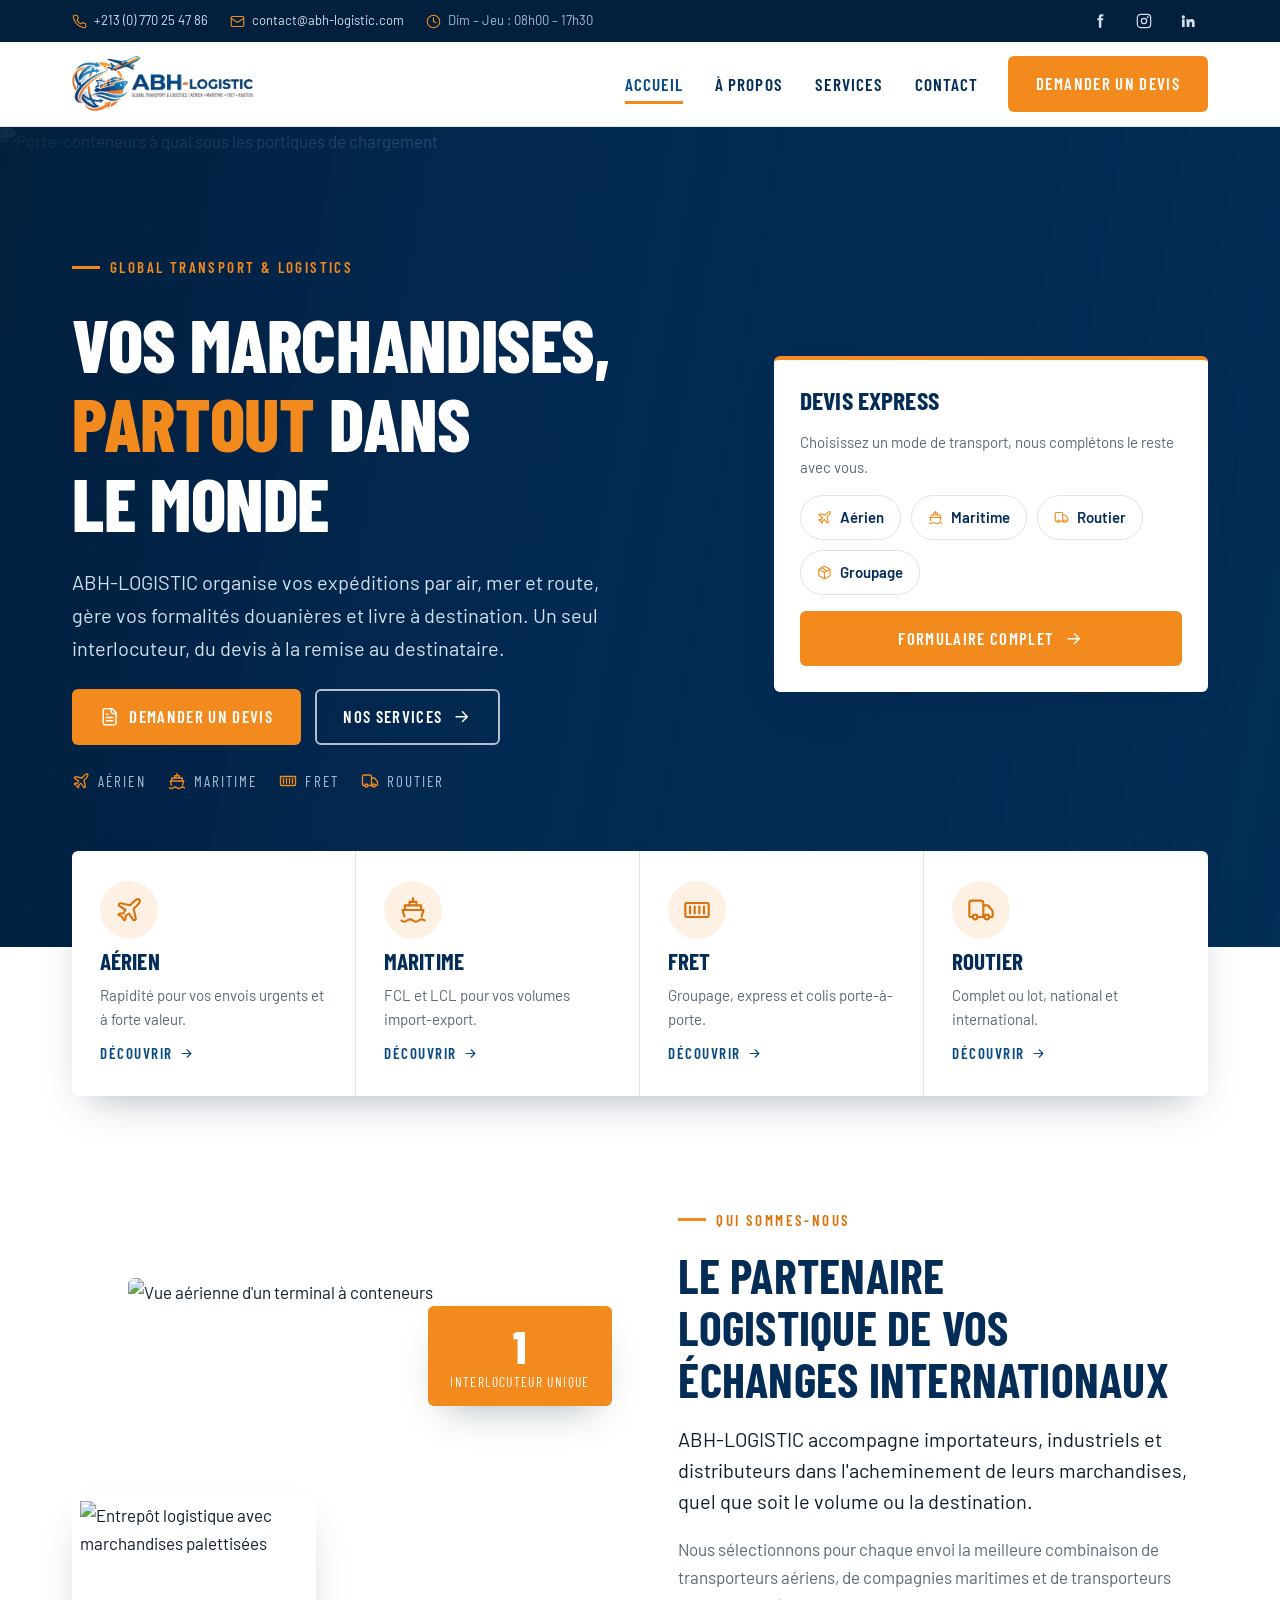
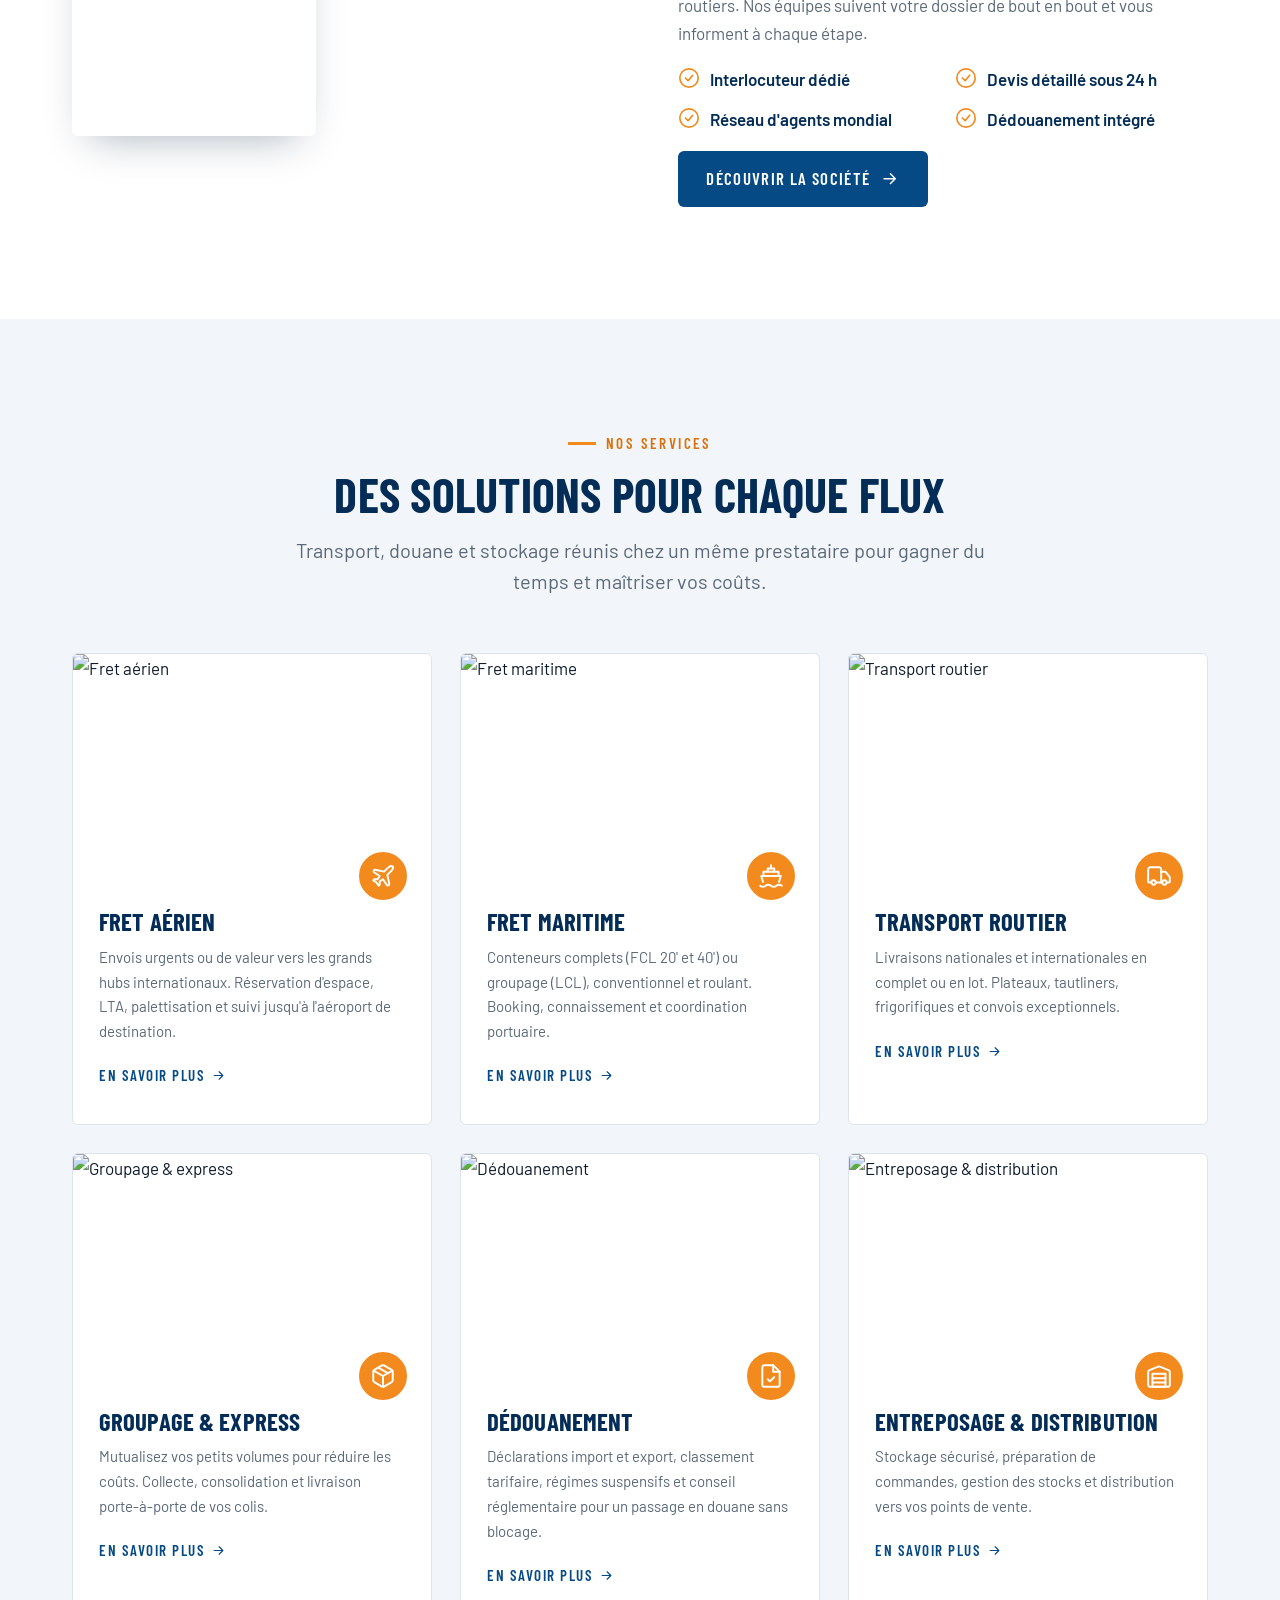
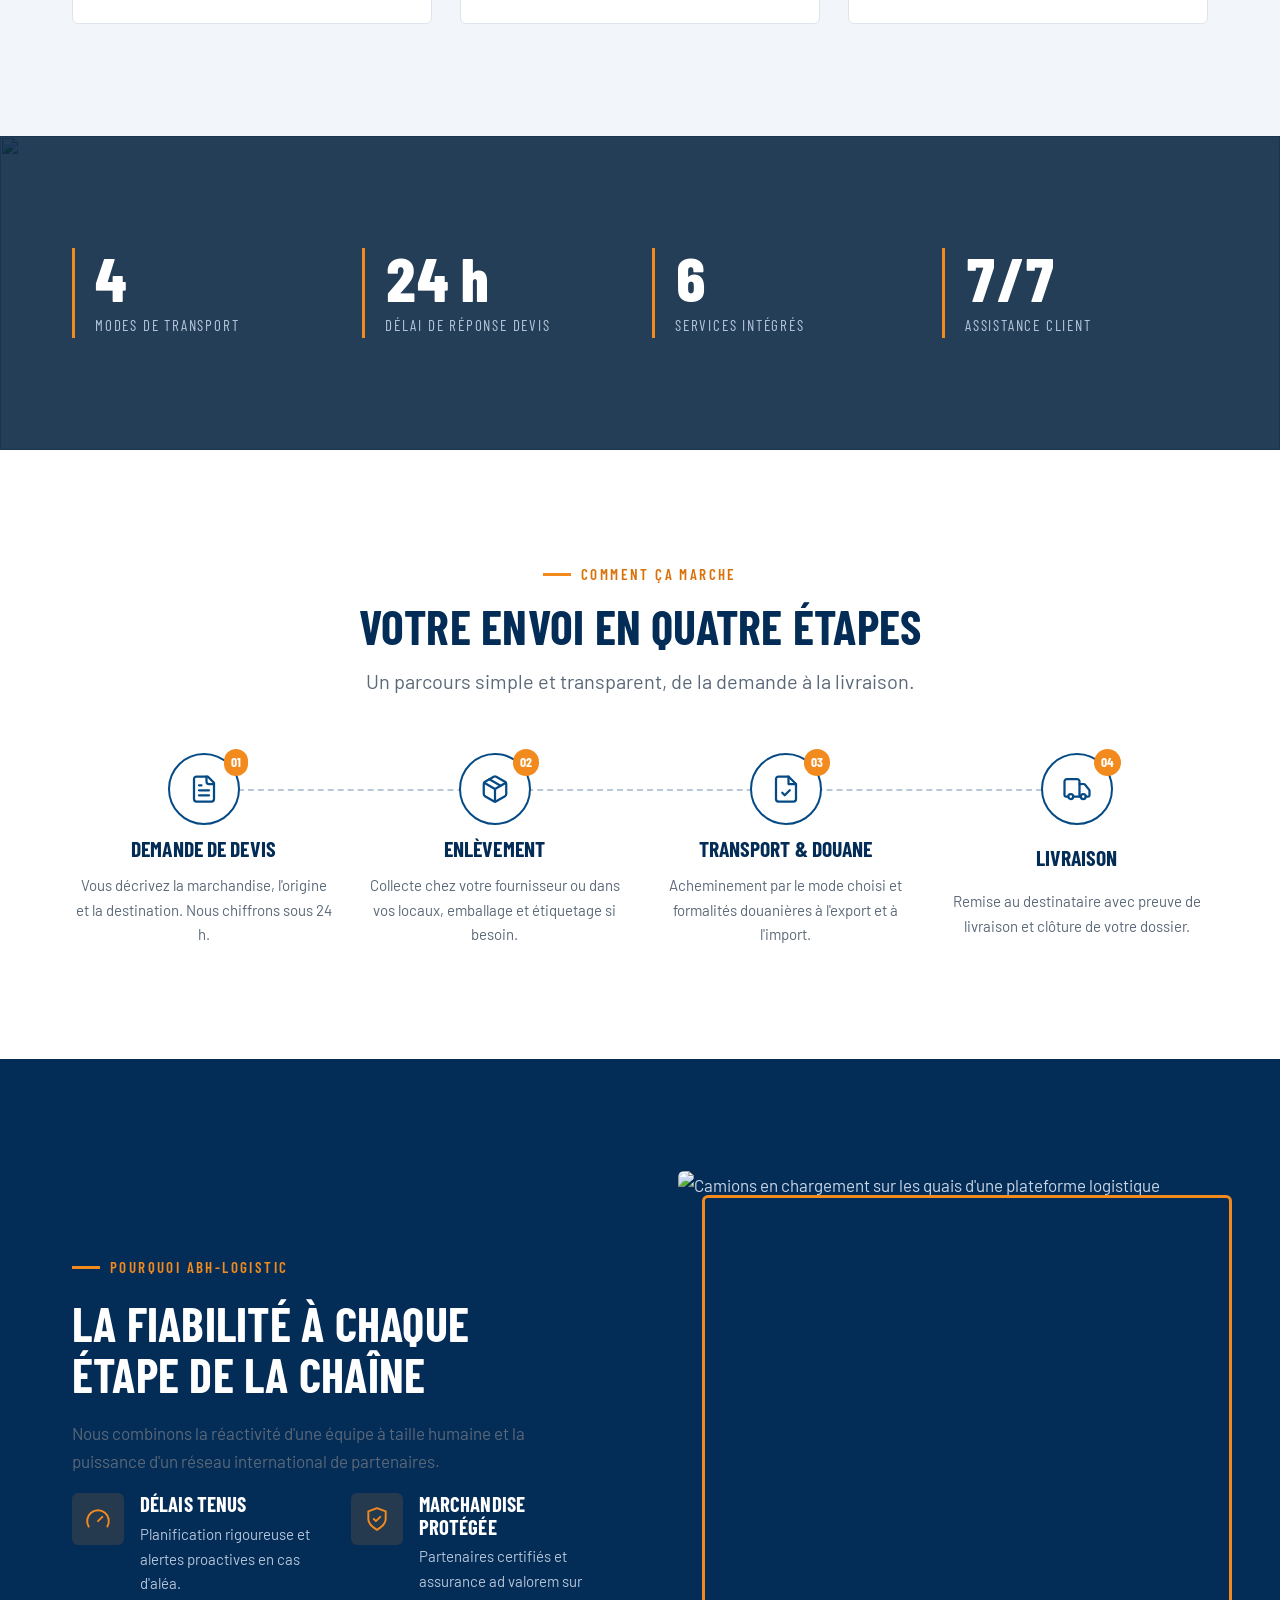
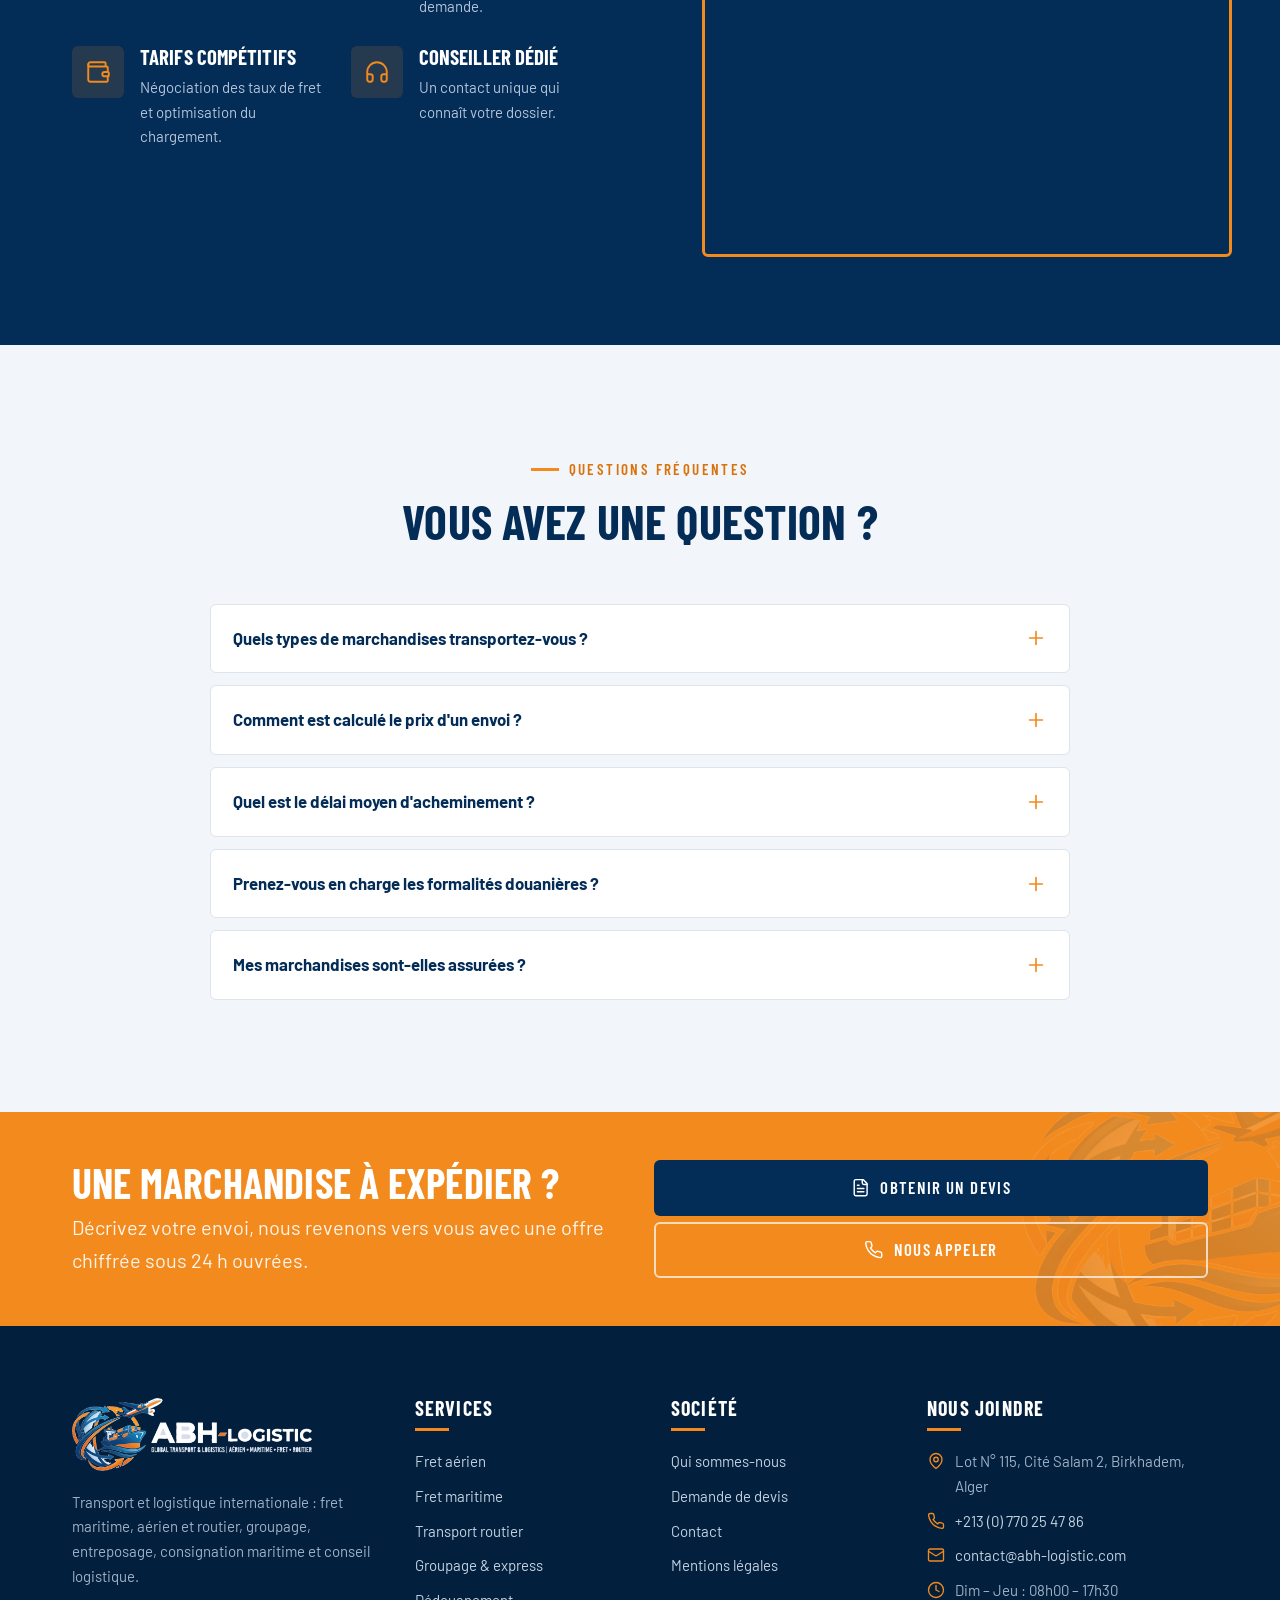
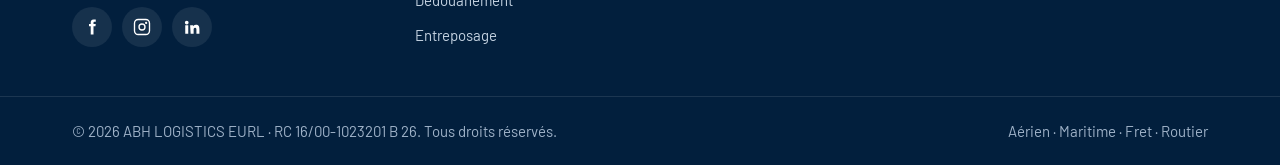
==== commit 9ec721dc: "Fix mobile layout: stack hero quick-quote card, enlarge tap targets - Hero switches to one column at" ====
--- a/index.html
+++ b/index.html
@@ -19,7 +19,7 @@
 <link rel="preconnect" href="https://fonts.googleapis.com">
 <link rel="preconnect" href="https://fonts.gstatic.com" crossorigin>
 <link rel="stylesheet" href="https://fonts.googleapis.com/css2?family=Barlow+Condensed:wght@500;600;700;800&family=Barlow:wght@400;500;600;700&display=swap">
-<link rel="stylesheet" href="css/style.css?v=20261014">
+<link rel="stylesheet" href="css/style.css?v=20261019">
 </head>
 <body>
 <a class="skip-link" href="#contenu">Aller au contenu</a>
--- a/css/style.css
+++ b/css/style.css
@@ -121,11 +121,12 @@
 .topbar { background: var(--navy-900); color: #a9bbd0; font-size: var(--fs-xs); }
 .topbar .container { display: flex; justify-content: space-between; align-items: center; gap: 16px; min-height: 42px; flex-wrap: wrap; }
 .topbar__info, .topbar__social { display: flex; align-items: center; gap: 22px; flex-wrap: wrap; }
-.topbar a { color: #d5e0ec; display: inline-flex; align-items: center; gap: 7px; }
+.topbar a { color: #d5e0ec; display: inline-flex; align-items: center; gap: 7px; min-height: 40px; }
 .topbar a:hover { color: var(--orange); }
 .topbar span { display: inline-flex; align-items: center; gap: 7px; }
 .topbar .icon { color: var(--orange); font-size: 15px; }
-.topbar__social { gap: 14px; }
+.topbar__social { gap: 4px; }
+.topbar__social a { min-width: 40px; justify-content: center; }
 .topbar__social .icon { color: inherit; font-size: 16px; }
 
 /* ---------- En-tête ---------- */
@@ -155,7 +156,7 @@
     background: var(--white); padding: 12px var(--gutter) 24px;
     border-bottom: 1px solid var(--line); box-shadow: var(--shadow);
     transform: translateY(-12px); opacity: 0; visibility: hidden; transition: .25s;
-    max-height: calc(100vh - var(--header-h)); overflow-y: auto;
+    max-height: calc(100vh - var(--header-h)); max-height: calc(100dvh - var(--header-h)); overflow-y: auto; overscroll-behavior: contain;
   }
   .nav.is-open { transform: none; opacity: 1; visibility: visible; }
   .nav__link { padding: 14px 4px; border-bottom: 1px solid var(--line); }
@@ -190,6 +191,14 @@
 .quick__panel { padding: 26px; display: grid; gap: 16px; }
 .quick__panel h2 { font-size: 1.6rem; text-transform: uppercase; }
 .quick__panel p { color: var(--muted); font-size: var(--fs-sm); }
+@media (max-width: 900px) {
+  .hero .container { grid-template-columns: minmax(0, 1fr); }
+  .hero::before { background: linear-gradient(180deg, rgba(2,31,61,.92) 0%, rgba(3,44,87,.86) 100%); }
+  .quick { max-width: 560px; }
+}
+@media (max-width: 480px) {
+  .hero__actions .btn, .cta__actions .btn { flex: 1 1 100%; }
+}
 
 /* ---------- Formulaires ---------- */
 .field { display: grid; gap: 6px; min-width: 0; }
@@ -271,7 +280,7 @@
 .card__body { padding: 30px 26px 26px; display: grid; gap: 10px; flex: 1; align-content: start; }
 .card__body h3 { font-size: 1.55rem; text-transform: uppercase; }
 .card__body p { color: var(--muted); font-size: var(--fs-sm); }
-.card__link { margin-top: 6px; font-family: var(--font-display); font-weight: 600; text-transform: uppercase; letter-spacing: .1em; font-size: var(--fs-sm); display: inline-flex; align-items: center; gap: 6px; }
+.card__link { justify-self: start; min-height: 44px; font-family: var(--font-display); font-weight: 600; text-transform: uppercase; letter-spacing: .1em; font-size: var(--fs-sm); display: inline-flex; align-items: center; gap: 6px; }
 @media (max-width: 960px) { .cards { grid-template-columns: repeat(2, minmax(0, 1fr)); } }
 @media (max-width: 600px) { .cards { grid-template-columns: 1fr; } }
 
